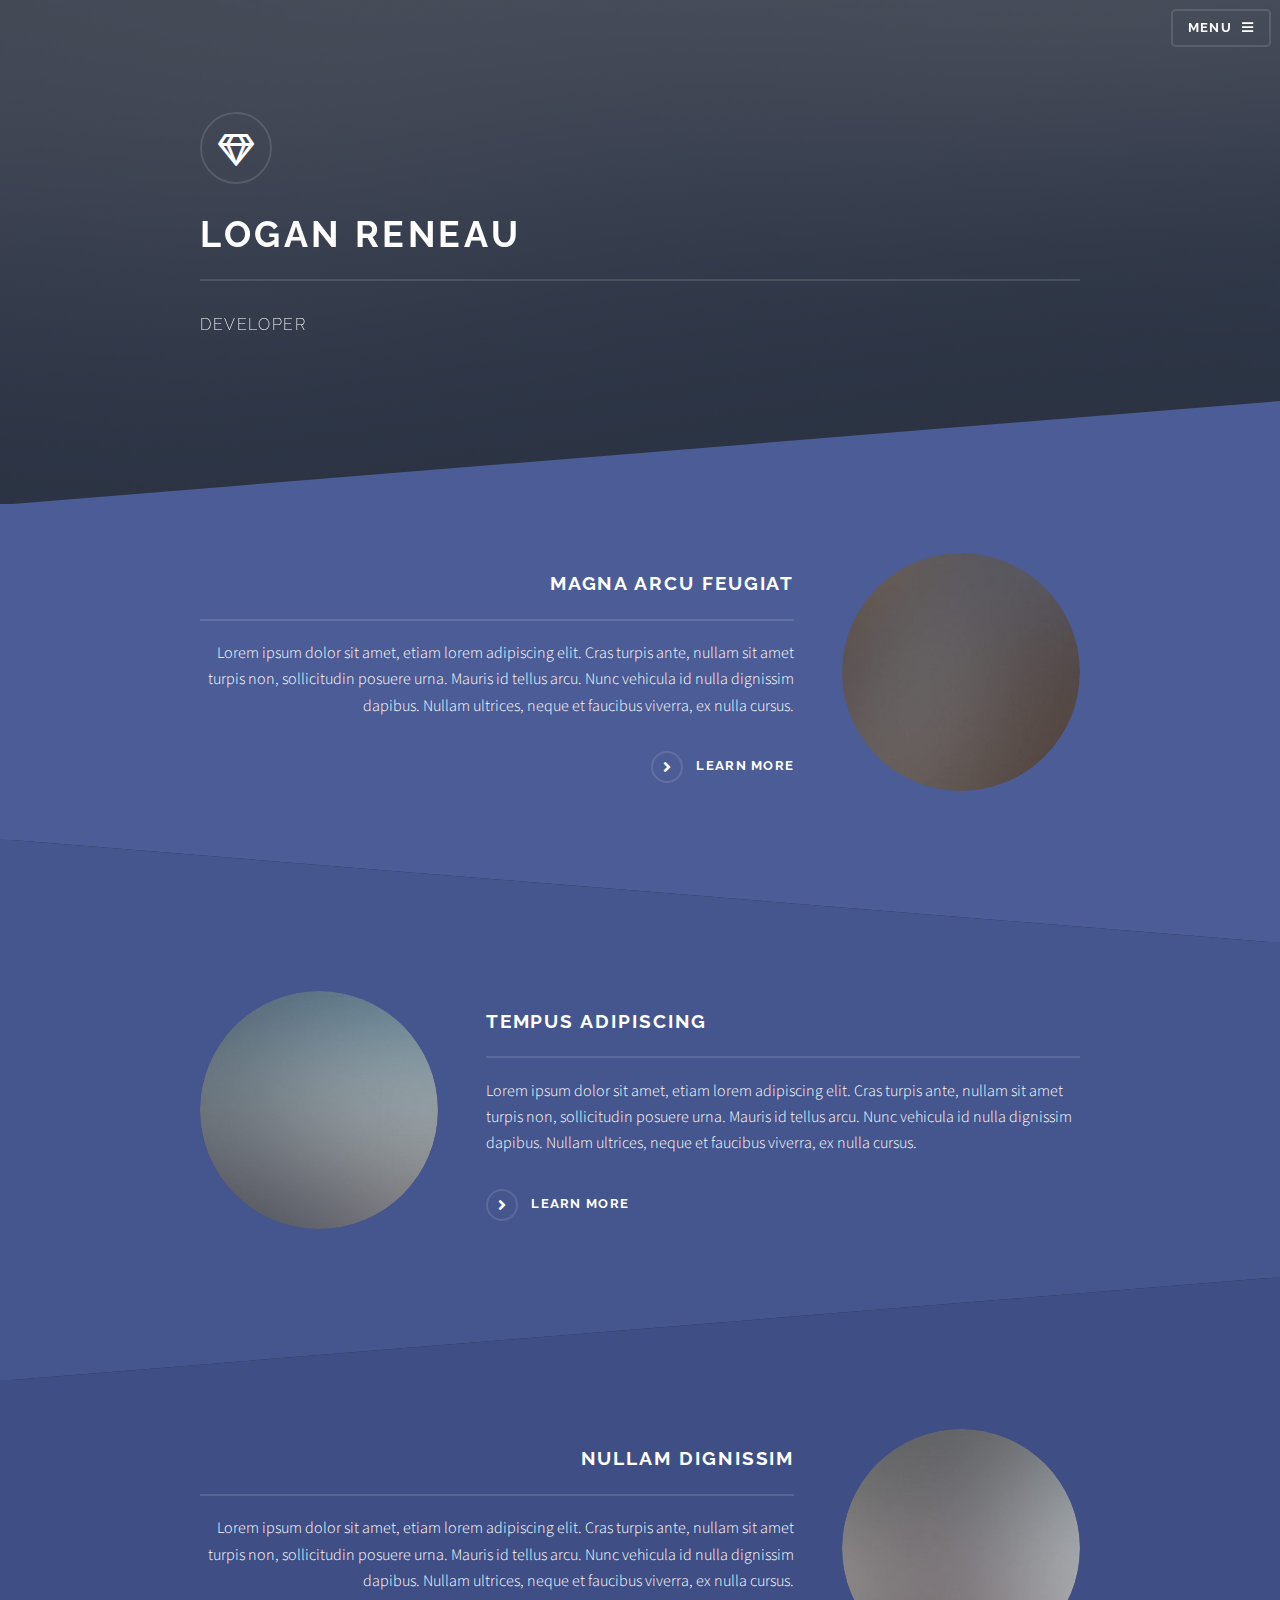
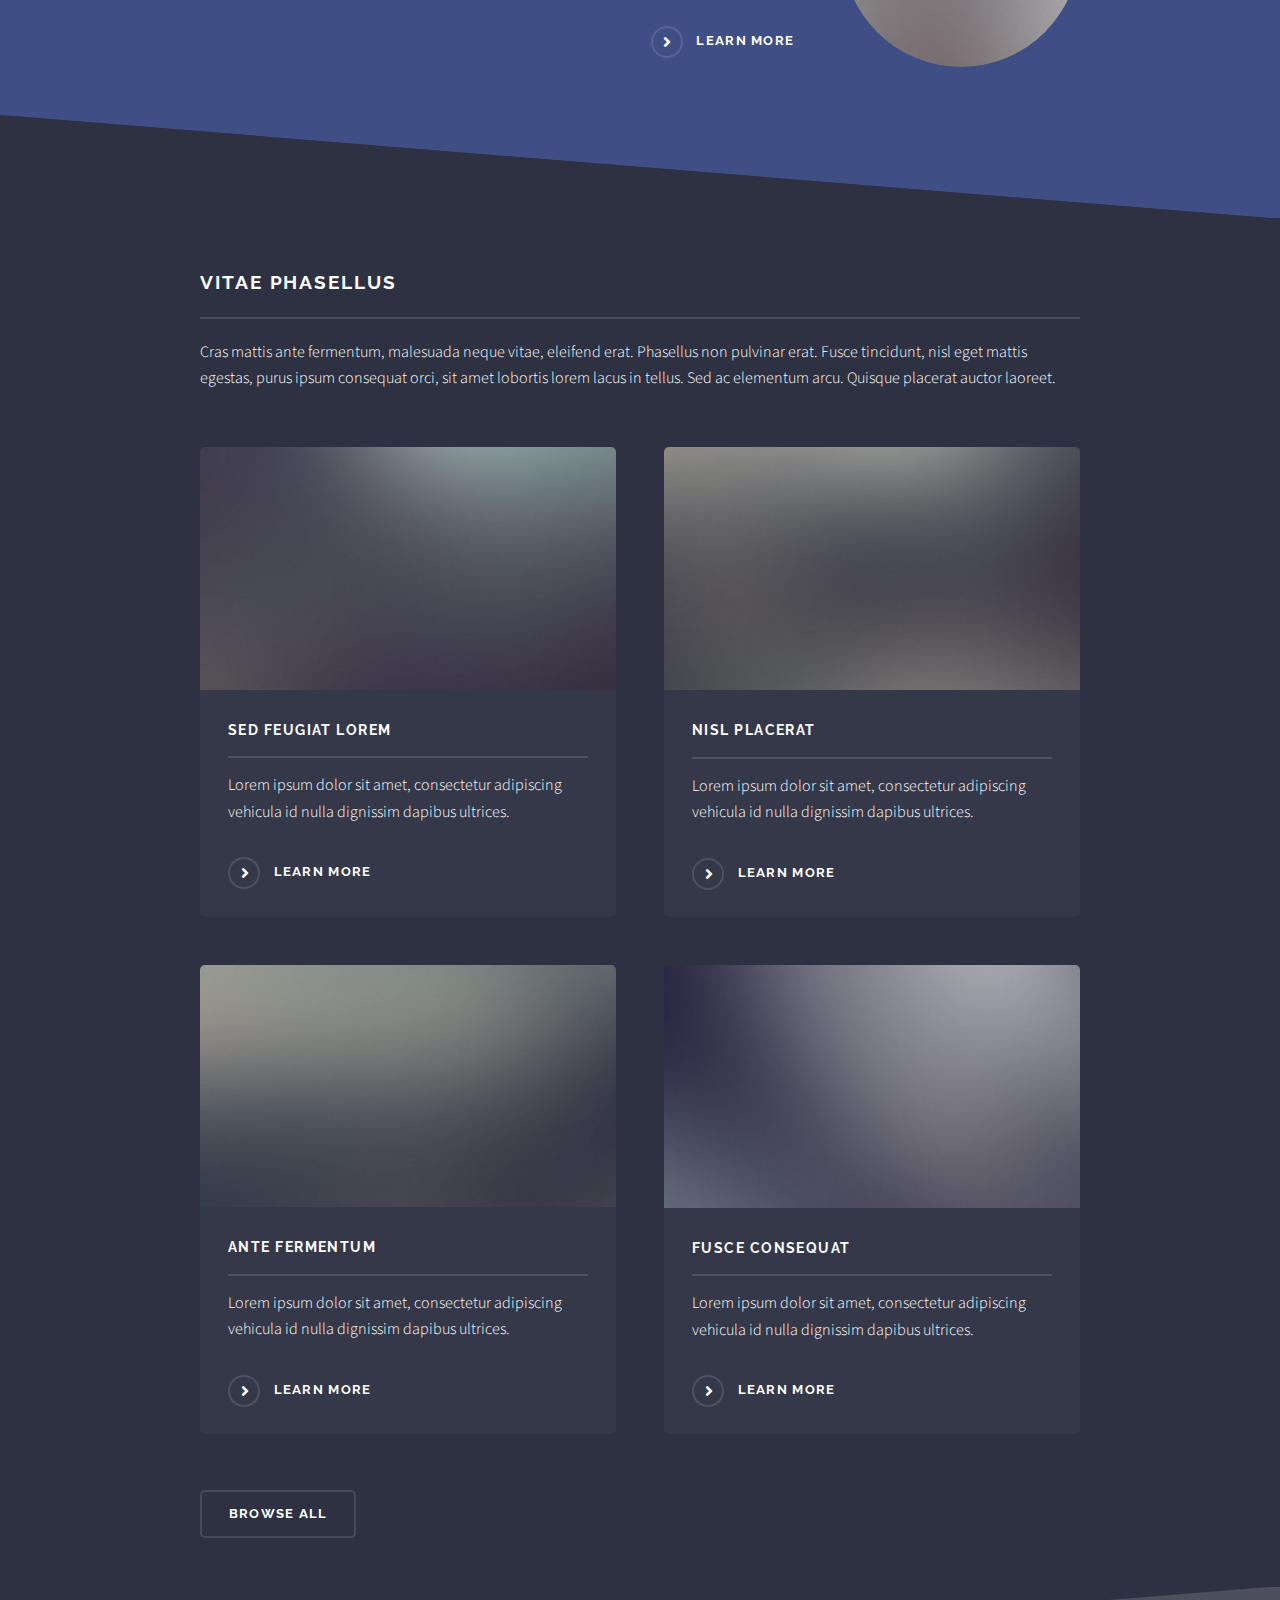
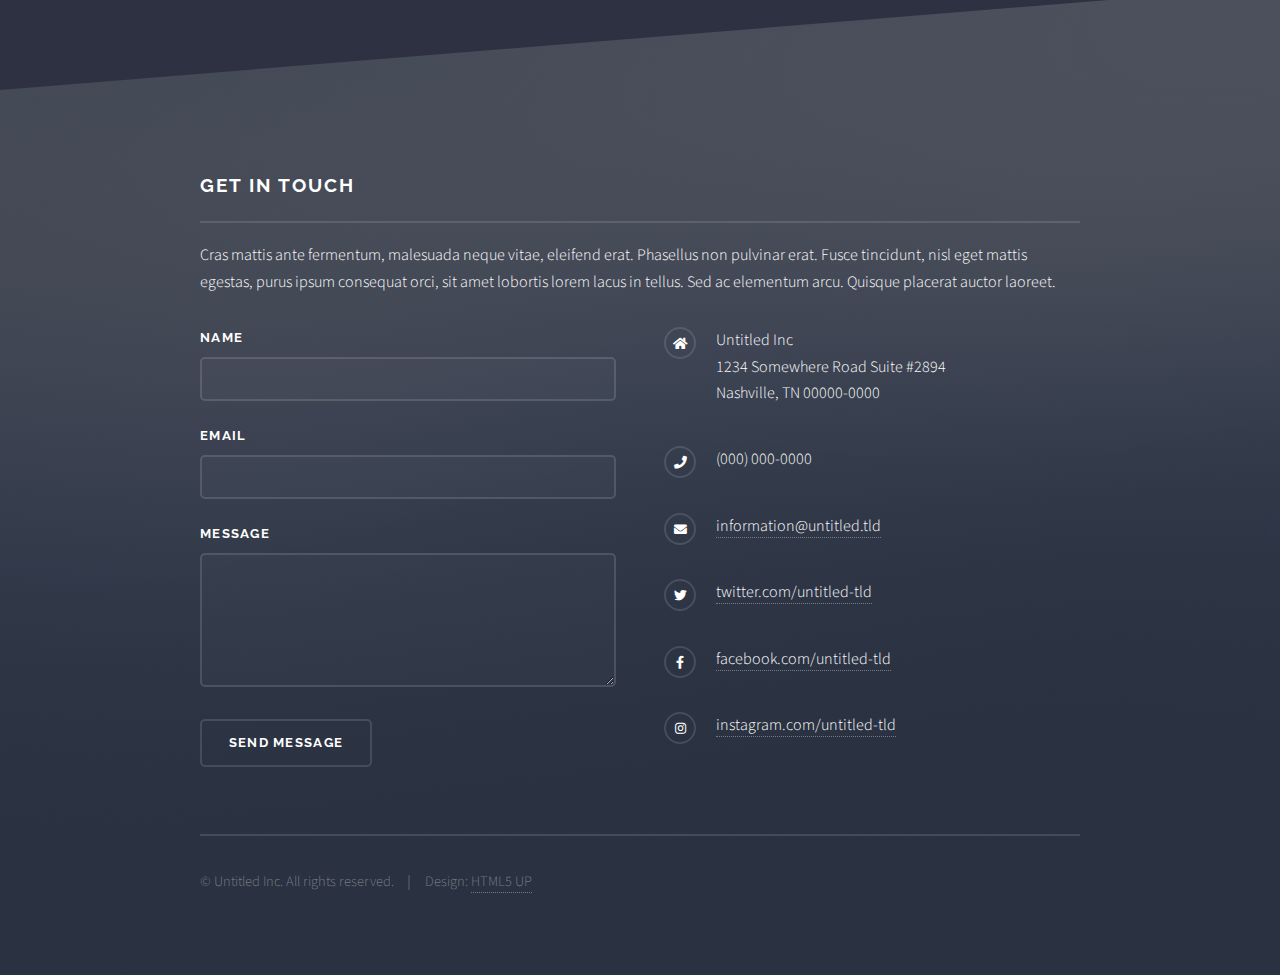
==== index.html @ 4fdefe02 "Add files via upload" ====
<!DOCTYPE HTML>
<!--
	Solid State by HTML5 UP
	html5up.net | @ajlkn
	Free for personal and commercial use under the CCA 3.0 license (html5up.net/license)
-->
<html>
	<head>
		<title>Solid State by HTML5 UP</title>
		<meta charset="utf-8" />
		<meta name="viewport" content="width=device-width, initial-scale=1, user-scalable=no" />
		<link rel="stylesheet" href="assets/css/main.css" />
		<noscript><link rel="stylesheet" href="assets/css/noscript.css" /></noscript>
	</head>
	<body class="is-preload">

		<!-- Page Wrapper -->
			<div id="page-wrapper">

				<!-- Header -->
					<header id="header" class="alt">
						<h1><a href="index.html">Solid State</a></h1>
						<nav>
							<a href="#menu">Menu</a>
						</nav>
					</header>

				<!-- Menu -->
					<nav id="menu">
						<div class="inner">
							<h2>Menu</h2>
							<ul class="links">
								<li><a href="index.html">Home</a></li>
								<li><a href="generic.html">Generic</a></li>
								<li><a href="elements.html">Elements</a></li>
								<li><a href="#">Log In</a></li>
								<li><a href="#">Sign Up</a></li>
							</ul>
							<a href="#" class="close">Close</a>
						</div>
					</nav>

				<!-- Banner -->
					<section id="banner">
						<div class="inner">
							<div class="logo"><span class="icon fa-gem"></span></div>
							<h2>Logan Reneau</h2>
							<p> Developer </p>
						</div>
					</section>

				<!-- Wrapper -->
					<section id="wrapper">

						<!-- One -->
							<section id="one" class="wrapper spotlight style1">
								<div class="inner">
									<a href="#" class="image"><img src="images/pic01.jpg" alt="" /></a>
									<div class="content">
										<h2 class="major">Magna arcu feugiat</h2>
										<p>Lorem ipsum dolor sit amet, etiam lorem adipiscing elit. Cras turpis ante, nullam sit amet turpis non, sollicitudin posuere urna. Mauris id tellus arcu. Nunc vehicula id nulla dignissim dapibus. Nullam ultrices, neque et faucibus viverra, ex nulla cursus.</p>
										<a href="#" class="special">Learn more</a>
									</div>
								</div>
							</section>

						<!-- Two -->
							<section id="two" class="wrapper alt spotlight style2">
								<div class="inner">
									<a href="#" class="image"><img src="images/pic02.jpg" alt="" /></a>
									<div class="content">
										<h2 class="major">Tempus adipiscing</h2>
										<p>Lorem ipsum dolor sit amet, etiam lorem adipiscing elit. Cras turpis ante, nullam sit amet turpis non, sollicitudin posuere urna. Mauris id tellus arcu. Nunc vehicula id nulla dignissim dapibus. Nullam ultrices, neque et faucibus viverra, ex nulla cursus.</p>
										<a href="#" class="special">Learn more</a>
									</div>
								</div>
							</section>

						<!-- Three -->
							<section id="three" class="wrapper spotlight style3">
								<div class="inner">
									<a href="#" class="image"><img src="images/pic03.jpg" alt="" /></a>
									<div class="content">
										<h2 class="major">Nullam dignissim</h2>
										<p>Lorem ipsum dolor sit amet, etiam lorem adipiscing elit. Cras turpis ante, nullam sit amet turpis non, sollicitudin posuere urna. Mauris id tellus arcu. Nunc vehicula id nulla dignissim dapibus. Nullam ultrices, neque et faucibus viverra, ex nulla cursus.</p>
										<a href="#" class="special">Learn more</a>
									</div>
								</div>
							</section>

						<!-- Four -->
							<section id="four" class="wrapper alt style1">
								<div class="inner">
									<h2 class="major">Vitae phasellus</h2>
									<p>Cras mattis ante fermentum, malesuada neque vitae, eleifend erat. Phasellus non pulvinar erat. Fusce tincidunt, nisl eget mattis egestas, purus ipsum consequat orci, sit amet lobortis lorem lacus in tellus. Sed ac elementum arcu. Quisque placerat auctor laoreet.</p>
									<section class="features">
										<article>
											<a href="#" class="image"><img src="images/pic04.jpg" alt="" /></a>
											<h3 class="major">Sed feugiat lorem</h3>
											<p>Lorem ipsum dolor sit amet, consectetur adipiscing vehicula id nulla dignissim dapibus ultrices.</p>
											<a href="#" class="special">Learn more</a>
										</article>
										<article>
											<a href="#" class="image"><img src="images/pic05.jpg" alt="" /></a>
											<h3 class="major">Nisl placerat</h3>
											<p>Lorem ipsum dolor sit amet, consectetur adipiscing vehicula id nulla dignissim dapibus ultrices.</p>
											<a href="#" class="special">Learn more</a>
										</article>
										<article>
											<a href="#" class="image"><img src="images/pic06.jpg" alt="" /></a>
											<h3 class="major">Ante fermentum</h3>
											<p>Lorem ipsum dolor sit amet, consectetur adipiscing vehicula id nulla dignissim dapibus ultrices.</p>
											<a href="#" class="special">Learn more</a>
										</article>
										<article>
											<a href="#" class="image"><img src="images/pic07.jpg" alt="" /></a>
											<h3 class="major">Fusce consequat</h3>
											<p>Lorem ipsum dolor sit amet, consectetur adipiscing vehicula id nulla dignissim dapibus ultrices.</p>
											<a href="#" class="special">Learn more</a>
										</article>
									</section>
									<ul class="actions">
										<li><a href="#" class="button">Browse All</a></li>
									</ul>
								</div>
							</section>

					</section>

				<!-- Footer -->
					<section id="footer">
						<div class="inner">
							<h2 class="major">Get in touch</h2>
							<p>Cras mattis ante fermentum, malesuada neque vitae, eleifend erat. Phasellus non pulvinar erat. Fusce tincidunt, nisl eget mattis egestas, purus ipsum consequat orci, sit amet lobortis lorem lacus in tellus. Sed ac elementum arcu. Quisque placerat auctor laoreet.</p>
							<form method="post" action="#">
								<div class="fields">
									<div class="field">
										<label for="name">Name</label>
										<input type="text" name="name" id="name" />
									</div>
									<div class="field">
										<label for="email">Email</label>
										<input type="email" name="email" id="email" />
									</div>
									<div class="field">
										<label for="message">Message</label>
										<textarea name="message" id="message" rows="4"></textarea>
									</div>
								</div>
								<ul class="actions">
									<li><input type="submit" value="Send Message" /></li>
								</ul>
							</form>
							<ul class="contact">
								<li class="icon solid fa-home">
									Untitled Inc<br />
									1234 Somewhere Road Suite #2894<br />
									Nashville, TN 00000-0000
								</li>
								<li class="icon solid fa-phone">(000) 000-0000</li>
								<li class="icon solid fa-envelope"><a href="#">information@untitled.tld</a></li>
								<li class="icon brands fa-twitter"><a href="#">twitter.com/untitled-tld</a></li>
								<li class="icon brands fa-facebook-f"><a href="#">facebook.com/untitled-tld</a></li>
								<li class="icon brands fa-instagram"><a href="#">instagram.com/untitled-tld</a></li>
							</ul>
							<ul class="copyright">
								<li>&copy; Untitled Inc. All rights reserved.</li><li>Design: <a href="http://html5up.net">HTML5 UP</a></li>
							</ul>
						</div>
					</section>

			</div>

		<!-- Scripts -->
			<script src="assets/js/jquery.min.js"></script>
			<script src="assets/js/jquery.scrollex.min.js"></script>
			<script src="assets/js/browser.min.js"></script>
			<script src="assets/js/breakpoints.min.js"></script>
			<script src="assets/js/util.js"></script>
			<script src="assets/js/main.js"></script>

	</body>
</html>
---- assets/css/main.css ----
@import url(fontawesome-all.min.css);
@import url("https://fonts.googleapis.com/css?family=Raleway:200,700|Source+Sans+Pro:300,600,300italic,600italic");

/*
	Solid State by HTML5 UP
	html5up.net | @ajlkn
	Free for personal and commercial use under the CCA 3.0 license (html5up.net/license)
*/

html, body, div, span, applet, object,
iframe, h1, h2, h3, h4, h5, h6, p, blockquote,
pre, a, abbr, acronym, address, big, cite,
code, del, dfn, em, img, ins, kbd, q, s, samp,
small, strike, strong, sub, sup, tt, var, b,
u, i, center, dl, dt, dd, ol, ul, li, fieldset,
form, label, legend, table, caption, tbody,
tfoot, thead, tr, th, td, article, aside,
canvas, details, embed, figure, figcaption,
footer, header, hgroup, menu, nav, output, ruby,
section, summary, time, mark, audio, video {
	margin: 0;
	padding: 0;
	border: 0;
	font-size: 100%;
	font: inherit;
	vertical-align: baseline;}

article, aside, details, figcaption, figure,
footer, header, hgroup, menu, nav, section {
	display: block;}

body {
	line-height: 1;
}

ol, ul {
	list-style: none;
}

blockquote, q {
	quotes: none;
}

	blockquote:before, blockquote:after, q:before, q:after {
		content: '';
		content: none;
	}

table {
	border-collapse: collapse;
	border-spacing: 0;
}

body {
	-webkit-text-size-adjust: none;
}

mark {
	background-color: transparent;
	color: inherit;
}

input::-moz-focus-inner {
	border: 0;
	padding: 0;
}

input, select, textarea {
	-moz-appearance: none;
	-webkit-appearance: none;
	-ms-appearance: none;
	appearance: none;
}

/* Basic */

	@-ms-viewport {
		width: device-width;
	}

	body {
		-ms-overflow-style: scrollbar;
	}

	@media screen and (max-width: 480px) {

		html, body {
			min-width: 320px;
		}

	}

	html {
		box-sizing: border-box;
	}

	*, *:before, *:after {
		box-sizing: inherit;
	}

	body {
		background-color: #2e3141;
		background-image: linear-gradient(to top, rgba(46, 49, 65, 0.8), rgba(46, 49, 65, 0.8)), url("../../images/bg.jpg");
		background-size: auto, cover;
		background-attachment: fixed, fixed;
		background-position: center, center;
	}

		body.is-preload *, body.is-preload *:before, body.is-preload *:after {
			-moz-animation: none !important;
			-webkit-animation: none !important;
			-ms-animation: none !important;
			animation: none !important;
			-moz-transition: none !important;
			-webkit-transition: none !important;
			-ms-transition: none !important;
			transition: none !important;
		}

/* Type */

	body, input, select, textarea {
		color: #ffffff;
		font-family: "Source Sans Pro", Helvetica, sans-serif;
		font-size: 16.5pt;
		font-weight: 300;
		line-height: 1.65;
	}

		@media screen and (max-width: 1680px) {

			body, input, select, textarea {
				font-size: 13pt;
			}

		}

		@media screen and (max-width: 1280px) {

			body, input, select, textarea {
				font-size: 12pt;
			}

		}

		@media screen and (max-width: 980px) {

			body, input, select, textarea {
				font-size: 12pt;
			}

		}

		@media screen and (max-width: 736px) {

			body, input, select, textarea {
				font-size: 12pt;
			}

		}

		@media screen and (max-width: 480px) {

			body, input, select, textarea {
				font-size: 12pt;
			}

		}

	a {
		-moz-transition: color 0.2s ease-in-out, border-bottom-color 0.2s ease-in-out;
		-webkit-transition: color 0.2s ease-in-out, border-bottom-color 0.2s ease-in-out;
		-ms-transition: color 0.2s ease-in-out, border-bottom-color 0.2s ease-in-out;
		transition: color 0.2s ease-in-out, border-bottom-color 0.2s ease-in-out;
		border-bottom: dotted 1px rgba(255, 255, 255, 0.35);
		color: #ffffff;
		text-decoration: none;
	}

		a:hover {
			border-bottom-color: transparent;
			color: #ffffff !important;
		}

		a.special:not(.button) {
			text-decoration: none;
			border-bottom: 0;
			display: block;
			font-family: Raleway, Helvetica, sans-serif;
			font-size: 0.8em;
			font-weight: 700;
			letter-spacing: 0.1em;
			margin: 0 0 2em 0;
			text-transform: uppercase;
		}

			a.special:not(.button):before {
				-moz-osx-font-smoothing: grayscale;
				-webkit-font-smoothing: antialiased;
				display: inline-block;
				font-style: normal;
				font-variant: normal;
				text-rendering: auto;
				line-height: 1;
				text-transform: none !important;
				font-family: 'Font Awesome 5 Free';
				font-weight: 900;
			}

			a.special:not(.button):before {
				-moz-transition: background-color 0.2s ease-in-out;
				-webkit-transition: background-color 0.2s ease-in-out;
				-ms-transition: background-color 0.2s ease-in-out;
				transition: background-color 0.2s ease-in-out;
				border-radius: 100%;
				border: solid 2px rgba(255, 255, 255, 0.125);
				content: '\f105';
				display: inline-block;
				font-size: 1.25em;
				height: 2em;
				line-height: 1.75em;
				margin-right: 0.85em;
				text-align: center;
				text-indent: 0.15em;
				vertical-align: middle;
				width: 2em;
			}

			a.special:not(.button):hover:before {
				background-color: rgba(255, 255, 255, 0.025);
			}

			a.special:not(.button):active:before {
				background-color: rgba(255, 255, 255, 0.075);
			}

	strong, b {
		color: #ffffff;
		font-weight: 600;
	}

	em, i {
		font-style: italic;
	}

	p {
		margin: 0 0 2em 0;
	}

	h1, h2, h3, h4, h5, h6 {
		color: #ffffff;
		font-family: Raleway, Helvetica, sans-serif;
		font-weight: 700;
		letter-spacing: 0.1em;
		margin: 0 0 1em 0;
		text-transform: uppercase;
	}

		h1 a, h2 a, h3 a, h4 a, h5 a, h6 a {
			color: inherit;
			text-decoration: none;
			border-bottom: 0;
		}

		h1 span, h2 span, h3 span, h4 span, h5 span, h6 span {
			font-weight: 200;
		}

		h1.major, h2.major, h3.major, h4.major, h5.major, h6.major {
			padding-bottom: 1em;
			border-bottom: solid 2px rgba(255, 255, 255, 0.125);
		}

	h2 {
		font-size: 1.2em;
	}

	h3 {
		font-size: 0.9em;
	}

	h4 {
		font-size: 0.7em;
	}

	h5 {
		font-size: 0.7em;
	}

	h6 {
		font-size: 0.7em;
	}

	@media screen and (max-width: 736px) {

		h2 {
			font-size: 1em;
		}

		h3 {
			font-size: 0.8em;
		}

	}

	sub {
		font-size: 0.8em;
		position: relative;
		top: 0.5em;
	}

	sup {
		font-size: 0.8em;
		position: relative;
		top: -0.5em;
	}

	blockquote {
		border-left: solid 4px rgba(255, 255, 255, 0.125);
		font-style: italic;
		margin: 0 0 2em 0;
		padding: 0.5em 0 0.5em 2em;
	}

	code {
		background: rgba(255, 255, 255, 0.025);
		border-radius: 5px;
		border: solid 2px rgba(255, 255, 255, 0.125);
		font-family: "Courier New", monospace;
		font-size: 0.9em;
		margin: 0 0.25em;
		padding: 0.25em 0.65em;
	}

	pre {
		-webkit-overflow-scrolling: touch;
		font-family: "Courier New", monospace;
		font-size: 0.9em;
		margin: 0 0 2em 0;
	}

		pre code {
			display: block;
			line-height: 1.75em;
			padding: 1em 1.5em;
			overflow-x: auto;
		}

	hr {
		border: 0;
		border-bottom: solid 2px rgba(255, 255, 255, 0.125);
		margin: 2.5em 0;
	}

		hr.major {
			margin: 4em 0;
		}

	.align-left {
		text-align: left;
	}

	.align-center {
		text-align: center;
	}

	.align-right {
		text-align: right;
	}

/* Row */

	.row {
		display: flex;
		flex-wrap: wrap;
		box-sizing: border-box;
		align-items: stretch;
	}

		.row > * {
			box-sizing: border-box;
		}

		.row.gtr-uniform > * > :last-child {
			margin-bottom: 0;
		}

		.row.aln-left {
			justify-content: flex-start;
		}

		.row.aln-center {
			justify-content: center;
		}

		.row.aln-right {
			justify-content: flex-end;
		}

		.row.aln-top {
			align-items: flex-start;
		}

		.row.aln-middle {
			align-items: center;
		}

		.row.aln-bottom {
			align-items: flex-end;
		}

		.row > .imp {
			order: -1;
		}

		.row > .col-1 {
			width: 8.33333%;
		}

		.row > .off-1 {
			margin-left: 8.33333%;
		}

		.row > .col-2 {
			width: 16.66667%;
		}

		.row > .off-2 {
			margin-left: 16.66667%;
		}

		.row > .col-3 {
			width: 25%;
		}

		.row > .off-3 {
			margin-left: 25%;
		}

		.row > .col-4 {
			width: 33.33333%;
		}

		.row > .off-4 {
			margin-left: 33.33333%;
		}

		.row > .col-5 {
			width: 41.66667%;
		}

		.row > .off-5 {
			margin-left: 41.66667%;
		}

		.row > .col-6 {
			width: 50%;
		}

		.row > .off-6 {
			margin-left: 50%;
		}

		.row > .col-7 {
			width: 58.33333%;
		}

		.row > .off-7 {
			margin-left: 58.33333%;
		}

		.row > .col-8 {
			width: 66.66667%;
		}

		.row > .off-8 {
			margin-left: 66.66667%;
		}

		.row > .col-9 {
			width: 75%;
		}

		.row > .off-9 {
			margin-left: 75%;
		}

		.row > .col-10 {
			width: 83.33333%;
		}

		.row > .off-10 {
			margin-left: 83.33333%;
		}

		.row > .col-11 {
			width: 91.66667%;
		}

		.row > .off-11 {
			margin-left: 91.66667%;
		}

		.row > .col-12 {
			width: 100%;
		}

		.row > .off-12 {
			margin-left: 100%;
		}

		.row.gtr-0 {
			margin-top: 0;
			margin-left: 0em;
		}

			.row.gtr-0 > * {
				padding: 0 0 0 0em;
			}

			.row.gtr-0.gtr-uniform {
				margin-top: 0em;
			}

				.row.gtr-0.gtr-uniform > * {
					padding-top: 0em;
				}

		.row.gtr-25 {
			margin-top: 0;
			margin-left: -0.4375em;
		}

			.row.gtr-25 > * {
				padding: 0 0 0 0.4375em;
			}

			.row.gtr-25.gtr-uniform {
				margin-top: -0.4375em;
			}

				.row.gtr-25.gtr-uniform > * {
					padding-top: 0.4375em;
				}

		.row.gtr-50 {
			margin-top: 0;
			margin-left: -0.875em;
		}

			.row.gtr-50 > * {
				padding: 0 0 0 0.875em;
			}

			.row.gtr-50.gtr-uniform {
				margin-top: -0.875em;
			}

				.row.gtr-50.gtr-uniform > * {
					padding-top: 0.875em;
				}

		.row {
			margin-top: 0;
			margin-left: -1.75em;
		}

			.row > * {
				padding: 0 0 0 1.75em;
			}

			.row.gtr-uniform {
				margin-top: -1.75em;
			}

				.row.gtr-uniform > * {
					padding-top: 1.75em;
				}

		.row.gtr-150 {
			margin-top: 0;
			margin-left: -2.625em;
		}

			.row.gtr-150 > * {
				padding: 0 0 0 2.625em;
			}

			.row.gtr-150.gtr-uniform {
				margin-top: -2.625em;
			}

				.row.gtr-150.gtr-uniform > * {
					padding-top: 2.625em;
				}

		.row.gtr-200 {
			margin-top: 0;
			margin-left: -3.5em;
		}

			.row.gtr-200 > * {
				padding: 0 0 0 3.5em;
			}

			.row.gtr-200.gtr-uniform {
				margin-top: -3.5em;
			}

				.row.gtr-200.gtr-uniform > * {
					padding-top: 3.5em;
				}

		@media screen and (max-width: 1680px) {

			.row {
				display: flex;
				flex-wrap: wrap;
				box-sizing: border-box;
				align-items: stretch;
			}

				.row > * {
					box-sizing: border-box;
				}

				.row.gtr-uniform > * > :last-child {
					margin-bottom: 0;
				}

				.row.aln-left {
					justify-content: flex-start;
				}

				.row.aln-center {
					justify-content: center;
				}

				.row.aln-right {
					justify-content: flex-end;
				}

				.row.aln-top {
					align-items: flex-start;
				}

				.row.aln-middle {
					align-items: center;
				}

				.row.aln-bottom {
					align-items: flex-end;
				}

				.row > .imp-xlarge {
					order: -1;
				}

				.row > .col-1-xlarge {
					width: 8.33333%;
				}

				.row > .off-1-xlarge {
					margin-left: 8.33333%;
				}

				.row > .col-2-xlarge {
					width: 16.66667%;
				}

				.row > .off-2-xlarge {
					margin-left: 16.66667%;
				}

				.row > .col-3-xlarge {
					width: 25%;
				}

				.row > .off-3-xlarge {
					margin-left: 25%;
				}

				.row > .col-4-xlarge {
					width: 33.33333%;
				}

				.row > .off-4-xlarge {
					margin-left: 33.33333%;
				}

				.row > .col-5-xlarge {
					width: 41.66667%;
				}

				.row > .off-5-xlarge {
					margin-left: 41.66667%;
				}

				.row > .col-6-xlarge {
					width: 50%;
				}

				.row > .off-6-xlarge {
					margin-left: 50%;
				}

				.row > .col-7-xlarge {
					width: 58.33333%;
				}

				.row > .off-7-xlarge {
					margin-left: 58.33333%;
				}

				.row > .col-8-xlarge {
					width: 66.66667%;
				}

				.row > .off-8-xlarge {
					margin-left: 66.66667%;
				}

				.row > .col-9-xlarge {
					width: 75%;
				}

				.row > .off-9-xlarge {
					margin-left: 75%;
				}

				.row > .col-10-xlarge {
					width: 83.33333%;
				}

				.row > .off-10-xlarge {
					margin-left: 83.33333%;
				}

				.row > .col-11-xlarge {
					width: 91.66667%;
				}

				.row > .off-11-xlarge {
					margin-left: 91.66667%;
				}

				.row > .col-12-xlarge {
					width: 100%;
				}

				.row > .off-12-xlarge {
					margin-left: 100%;
				}

				.row.gtr-0 {
					margin-top: 0;
					margin-left: 0em;
				}

					.row.gtr-0 > * {
						padding: 0 0 0 0em;
					}

					.row.gtr-0.gtr-uniform {
						margin-top: 0em;
					}

						.row.gtr-0.gtr-uniform > * {
							padding-top: 0em;
						}

				.row.gtr-25 {
					margin-top: 0;
					margin-left: -0.4375em;
				}

					.row.gtr-25 > * {
						padding: 0 0 0 0.4375em;
					}

					.row.gtr-25.gtr-uniform {
						margin-top: -0.4375em;
					}

						.row.gtr-25.gtr-uniform > * {
							padding-top: 0.4375em;
						}

				.row.gtr-50 {
					margin-top: 0;
					margin-left: -0.875em;
				}

					.row.gtr-50 > * {
						padding: 0 0 0 0.875em;
					}

					.row.gtr-50.gtr-uniform {
						margin-top: -0.875em;
					}

						.row.gtr-50.gtr-uniform > * {
							padding-top: 0.875em;
						}

				.row {
					margin-top: 0;
					margin-left: -1.75em;
				}

					.row > * {
						padding: 0 0 0 1.75em;
					}

					.row.gtr-uniform {
						margin-top: -1.75em;
					}

						.row.gtr-uniform > * {
							padding-top: 1.75em;
						}

				.row.gtr-150 {
					margin-top: 0;
					margin-left: -2.625em;
				}

					.row.gtr-150 > * {
						padding: 0 0 0 2.625em;
					}

					.row.gtr-150.gtr-uniform {
						margin-top: -2.625em;
					}

						.row.gtr-150.gtr-uniform > * {
							padding-top: 2.625em;
						}

				.row.gtr-200 {
					margin-top: 0;
					margin-left: -3.5em;
				}

					.row.gtr-200 > * {
						padding: 0 0 0 3.5em;
					}

					.row.gtr-200.gtr-uniform {
						margin-top: -3.5em;
					}

						.row.gtr-200.gtr-uniform > * {
							padding-top: 3.5em;
						}

		}

		@media screen and (max-width: 1280px) {

			.row {
				display: flex;
				flex-wrap: wrap;
				box-sizing: border-box;
				align-items: stretch;
			}

				.row > * {
					box-sizing: border-box;
				}

				.row.gtr-uniform > * > :last-child {
					margin-bottom: 0;
				}

				.row.aln-left {
					justify-content: flex-start;
				}

				.row.aln-center {
					justify-content: center;
				}

				.row.aln-right {
					justify-content: flex-end;
				}

				.row.aln-top {
					align-items: flex-start;
				}

				.row.aln-middle {
					align-items: center;
				}

				.row.aln-bottom {
					align-items: flex-end;
				}

				.row > .imp-large {
					order: -1;
				}

				.row > .col-1-large {
					width: 8.33333%;
				}

				.row > .off-1-large {
					margin-left: 8.33333%;
				}

				.row > .col-2-large {
					width: 16.66667%;
				}

				.row > .off-2-large {
					margin-left: 16.66667%;
				}

				.row > .col-3-large {
					width: 25%;
				}

				.row > .off-3-large {
					margin-left: 25%;
				}

				.row > .col-4-large {
					width: 33.33333%;
				}

				.row > .off-4-large {
					margin-left: 33.33333%;
				}

				.row > .col-5-large {
					width: 41.66667%;
				}

				.row > .off-5-large {
					margin-left: 41.66667%;
				}

				.row > .col-6-large {
					width: 50%;
				}

				.row > .off-6-large {
					margin-left: 50%;
				}

				.row > .col-7-large {
					width: 58.33333%;
				}

				.row > .off-7-large {
					margin-left: 58.33333%;
				}

				.row > .col-8-large {
					width: 66.66667%;
				}

				.row > .off-8-large {
					margin-left: 66.66667%;
				}

				.row > .col-9-large {
					width: 75%;
				}

				.row > .off-9-large {
					margin-left: 75%;
				}

				.row > .col-10-large {
					width: 83.33333%;
				}

				.row > .off-10-large {
					margin-left: 83.33333%;
				}

				.row > .col-11-large {
					width: 91.66667%;
				}

				.row > .off-11-large {
					margin-left: 91.66667%;
				}

				.row > .col-12-large {
					width: 100%;
				}

				.row > .off-12-large {
					margin-left: 100%;
				}

				.row.gtr-0 {
					margin-top: 0;
					margin-left: 0em;
				}

					.row.gtr-0 > * {
						padding: 0 0 0 0em;
					}

					.row.gtr-0.gtr-uniform {
						margin-top: 0em;
					}

						.row.gtr-0.gtr-uniform > * {
							padding-top: 0em;
						}

				.row.gtr-25 {
					margin-top: 0;
					margin-left: -0.4375em;
				}

					.row.gtr-25 > * {
						padding: 0 0 0 0.4375em;
					}

					.row.gtr-25.gtr-uniform {
						margin-top: -0.4375em;
					}

						.row.gtr-25.gtr-uniform > * {
							padding-top: 0.4375em;
						}

				.row.gtr-50 {
					margin-top: 0;
					margin-left: -0.875em;
				}

					.row.gtr-50 > * {
						padding: 0 0 0 0.875em;
					}

					.row.gtr-50.gtr-uniform {
						margin-top: -0.875em;
					}

						.row.gtr-50.gtr-uniform > * {
							padding-top: 0.875em;
						}

				.row {
					margin-top: 0;
					margin-left: -1.75em;
				}

					.row > * {
						padding: 0 0 0 1.75em;
					}

					.row.gtr-uniform {
						margin-top: -1.75em;
					}

						.row.gtr-uniform > * {
							padding-top: 1.75em;
						}

				.row.gtr-150 {
					margin-top: 0;
					margin-left: -2.625em;
				}

					.row.gtr-150 > * {
						padding: 0 0 0 2.625em;
					}

					.row.gtr-150.gtr-uniform {
						margin-top: -2.625em;
					}

						.row.gtr-150.gtr-uniform > * {
							padding-top: 2.625em;
						}

				.row.gtr-200 {
					margin-top: 0;
					margin-left: -3.5em;
				}

					.row.gtr-200 > * {
						padding: 0 0 0 3.5em;
					}

					.row.gtr-200.gtr-uniform {
						margin-top: -3.5em;
					}

						.row.gtr-200.gtr-uniform > * {
							padding-top: 3.5em;
						}

		}

		@media screen and (max-width: 980px) {

			.row {
				display: flex;
				flex-wrap: wrap;
				box-sizing: border-box;
				align-items: stretch;
			}

				.row > * {
					box-sizing: border-box;
				}

				.row.gtr-uniform > * > :last-child {
					margin-bottom: 0;
				}

				.row.aln-left {
					justify-content: flex-start;
				}

				.row.aln-center {
					justify-content: center;
				}

				.row.aln-right {
					justify-content: flex-end;
				}

				.row.aln-top {
					align-items: flex-start;
				}

				.row.aln-middle {
					align-items: center;
				}

				.row.aln-bottom {
					align-items: flex-end;
				}

				.row > .imp-medium {
					order: -1;
				}

				.row > .col-1-medium {
					width: 8.33333%;
				}

				.row > .off-1-medium {
					margin-left: 8.33333%;
				}

				.row > .col-2-medium {
					width: 16.66667%;
				}

				.row > .off-2-medium {
					margin-left: 16.66667%;
				}

				.row > .col-3-medium {
					width: 25%;
				}

				.row > .off-3-medium {
					margin-left: 25%;
				}

				.row > .col-4-medium {
					width: 33.33333%;
				}

				.row > .off-4-medium {
					margin-left: 33.33333%;
				}

				.row > .col-5-medium {
					width: 41.66667%;
				}

				.row > .off-5-medium {
					margin-left: 41.66667%;
				}

				.row > .col-6-medium {
					width: 50%;
				}

				.row > .off-6-medium {
					margin-left: 50%;
				}

				.row > .col-7-medium {
					width: 58.33333%;
				}

				.row > .off-7-medium {
					margin-left: 58.33333%;
				}

				.row > .col-8-medium {
					width: 66.66667%;
				}

				.row > .off-8-medium {
					margin-left: 66.66667%;
				}

				.row > .col-9-medium {
					width: 75%;
				}

				.row > .off-9-medium {
					margin-left: 75%;
				}

				.row > .col-10-medium {
					width: 83.33333%;
				}

				.row > .off-10-medium {
					margin-left: 83.33333%;
				}

				.row > .col-11-medium {
					width: 91.66667%;
				}

				.row > .off-11-medium {
					margin-left: 91.66667%;
				}

				.row > .col-12-medium {
					width: 100%;
				}

				.row > .off-12-medium {
					margin-left: 100%;
				}

				.row.gtr-0 {
					margin-top: 0;
					margin-left: 0em;
				}

					.row.gtr-0 > * {
						padding: 0 0 0 0em;
					}

					.row.gtr-0.gtr-uniform {
						margin-top: 0em;
					}

						.row.gtr-0.gtr-uniform > * {
							padding-top: 0em;
						}

				.row.gtr-25 {
					margin-top: 0;
					margin-left: -0.4375em;
				}

					.row.gtr-25 > * {
						padding: 0 0 0 0.4375em;
					}

					.row.gtr-25.gtr-uniform {
						margin-top: -0.4375em;
					}

						.row.gtr-25.gtr-uniform > * {
							padding-top: 0.4375em;
						}

				.row.gtr-50 {
					margin-top: 0;
					margin-left: -0.875em;
				}

					.row.gtr-50 > * {
						padding: 0 0 0 0.875em;
					}

					.row.gtr-50.gtr-uniform {
						margin-top: -0.875em;
					}

						.row.gtr-50.gtr-uniform > * {
							padding-top: 0.875em;
						}

				.row {
					margin-top: 0;
					margin-left: -1.75em;
				}

					.row > * {
						padding: 0 0 0 1.75em;
					}

					.row.gtr-uniform {
						margin-top: -1.75em;
					}

						.row.gtr-uniform > * {
							padding-top: 1.75em;
						}

				.row.gtr-150 {
					margin-top: 0;
					margin-left: -2.625em;
				}

					.row.gtr-150 > * {
						padding: 0 0 0 2.625em;
					}

					.row.gtr-150.gtr-uniform {
						margin-top: -2.625em;
					}

						.row.gtr-150.gtr-uniform > * {
							padding-top: 2.625em;
						}

				.row.gtr-200 {
					margin-top: 0;
					margin-left: -3.5em;
				}

					.row.gtr-200 > * {
						padding: 0 0 0 3.5em;
					}

					.row.gtr-200.gtr-uniform {
						margin-top: -3.5em;
					}

						.row.gtr-200.gtr-uniform > * {
							padding-top: 3.5em;
						}

		}

		@media screen and (max-width: 736px) {

			.row {
				display: flex;
				flex-wrap: wrap;
				box-sizing: border-box;
				align-items: stretch;
			}

				.row > * {
					box-sizing: border-box;
				}

				.row.gtr-uniform > * > :last-child {
					margin-bottom: 0;
				}

				.row.aln-left {
					justify-content: flex-start;
				}

				.row.aln-center {
					justify-content: center;
				}

				.row.aln-right {
					justify-content: flex-end;
				}

				.row.aln-top {
					align-items: flex-start;
				}

				.row.aln-middle {
					align-items: center;
				}

				.row.aln-bottom {
					align-items: flex-end;
				}

				.row > .imp-small {
					order: -1;
				}

				.row > .col-1-small {
					width: 8.33333%;
				}

				.row > .off-1-small {
					margin-left: 8.33333%;
				}

				.row > .col-2-small {
					width: 16.66667%;
				}

				.row > .off-2-small {
					margin-left: 16.66667%;
				}

				.row > .col-3-small {
					width: 25%;
				}

				.row > .off-3-small {
					margin-left: 25%;
				}

				.row > .col-4-small {
					width: 33.33333%;
				}

				.row > .off-4-small {
					margin-left: 33.33333%;
				}

				.row > .col-5-small {
					width: 41.66667%;
				}

				.row > .off-5-small {
					margin-left: 41.66667%;
				}

				.row > .col-6-small {
					width: 50%;
				}

				.row > .off-6-small {
					margin-left: 50%;
				}

				.row > .col-7-small {
					width: 58.33333%;
				}

				.row > .off-7-small {
					margin-left: 58.33333%;
				}

				.row > .col-8-small {
					width: 66.66667%;
				}

				.row > .off-8-small {
					margin-left: 66.66667%;
				}

				.row > .col-9-small {
					width: 75%;
				}

				.row > .off-9-small {
					margin-left: 75%;
				}

				.row > .col-10-small {
					width: 83.33333%;
				}

				.row > .off-10-small {
					margin-left: 83.33333%;
				}

				.row > .col-11-small {
					width: 91.66667%;
				}

				.row > .off-11-small {
					margin-left: 91.66667%;
				}

				.row > .col-12-small {
					width: 100%;
				}

				.row > .off-12-small {
					margin-left: 100%;
				}

				.row.gtr-0 {
					margin-top: 0;
					margin-left: 0em;
				}

					.row.gtr-0 > * {
						padding: 0 0 0 0em;
					}

					.row.gtr-0.gtr-uniform {
						margin-top: 0em;
					}

						.row.gtr-0.gtr-uniform > * {
							padding-top: 0em;
						}

				.row.gtr-25 {
					margin-top: 0;
					margin-left: -0.3125em;
				}

					.row.gtr-25 > * {
						padding: 0 0 0 0.3125em;
					}

					.row.gtr-25.gtr-uniform {
						margin-top: -0.3125em;
					}

						.row.gtr-25.gtr-uniform > * {
							padding-top: 0.3125em;
						}

				.row.gtr-50 {
					margin-top: 0;
					margin-left: -0.625em;
				}

					.row.gtr-50 > * {
						padding: 0 0 0 0.625em;
					}

					.row.gtr-50.gtr-uniform {
						margin-top: -0.625em;
					}

						.row.gtr-50.gtr-uniform > * {
							padding-top: 0.625em;
						}

				.row {
					margin-top: 0;
					margin-left: -1.25em;
				}

					.row > * {
						padding: 0 0 0 1.25em;
					}

					.row.gtr-uniform {
						margin-top: -1.25em;
					}

						.row.gtr-uniform > * {
							padding-top: 1.25em;
						}

				.row.gtr-150 {
					margin-top: 0;
					margin-left: -1.875em;
				}

					.row.gtr-150 > * {
						padding: 0 0 0 1.875em;
					}

					.row.gtr-150.gtr-uniform {
						margin-top: -1.875em;
					}

						.row.gtr-150.gtr-uniform > * {
							padding-top: 1.875em;
						}

				.row.gtr-200 {
					margin-top: 0;
					margin-left: -2.5em;
				}

					.row.gtr-200 > * {
						padding: 0 0 0 2.5em;
					}

					.row.gtr-200.gtr-uniform {
						margin-top: -2.5em;
					}

						.row.gtr-200.gtr-uniform > * {
							padding-top: 2.5em;
						}

		}

		@media screen and (max-width: 480px) {

			.row {
				display: flex;
				flex-wrap: wrap;
				box-sizing: border-box;
				align-items: stretch;
			}

				.row > * {
					box-sizing: border-box;
				}

				.row.gtr-uniform > * > :last-child {
					margin-bottom: 0;
				}

				.row.aln-left {
					justify-content: flex-start;
				}

				.row.aln-center {
					justify-content: center;
				}

				.row.aln-right {
					justify-content: flex-end;
				}

				.row.aln-top {
					align-items: flex-start;
				}

				.row.aln-middle {
					align-items: center;
				}

				.row.aln-bottom {
					align-items: flex-end;
				}

				.row > .imp-xsmall {
					order: -1;
				}

				.row > .col-1-xsmall {
					width: 8.33333%;
				}

				.row > .off-1-xsmall {
					margin-left: 8.33333%;
				}

				.row > .col-2-xsmall {
					width: 16.66667%;
				}

				.row > .off-2-xsmall {
					margin-left: 16.66667%;
				}

				.row > .col-3-xsmall {
					width: 25%;
				}

				.row > .off-3-xsmall {
					margin-left: 25%;
				}

				.row > .col-4-xsmall {
					width: 33.33333%;
				}

				.row > .off-4-xsmall {
					margin-left: 33.33333%;
				}

				.row > .col-5-xsmall {
					width: 41.66667%;
				}

				.row > .off-5-xsmall {
					margin-left: 41.66667%;
				}

				.row > .col-6-xsmall {
					width: 50%;
				}

				.row > .off-6-xsmall {
					margin-left: 50%;
				}

				.row > .col-7-xsmall {
					width: 58.33333%;
				}

				.row > .off-7-xsmall {
					margin-left: 58.33333%;
				}

				.row > .col-8-xsmall {
					width: 66.66667%;
				}

				.row > .off-8-xsmall {
					margin-left: 66.66667%;
				}

				.row > .col-9-xsmall {
					width: 75%;
				}

				.row > .off-9-xsmall {
					margin-left: 75%;
				}

				.row > .col-10-xsmall {
					width: 83.33333%;
				}

				.row > .off-10-xsmall {
					margin-left: 83.33333%;
				}

				.row > .col-11-xsmall {
					width: 91.66667%;
				}

				.row > .off-11-xsmall {
					margin-left: 91.66667%;
				}

				.row > .col-12-xsmall {
					width: 100%;
				}

				.row > .off-12-xsmall {
					margin-left: 100%;
				}

				.row.gtr-0 {
					margin-top: 0;
					margin-left: 0em;
				}

					.row.gtr-0 > * {
						padding: 0 0 0 0em;
					}

					.row.gtr-0.gtr-uniform {
						margin-top: 0em;
					}

						.row.gtr-0.gtr-uniform > * {
							padding-top: 0em;
						}

				.row.gtr-25 {
					margin-top: 0;
					margin-left: -0.3125em;
				}

					.row.gtr-25 > * {
						padding: 0 0 0 0.3125em;
					}

					.row.gtr-25.gtr-uniform {
						margin-top: -0.3125em;
					}

						.row.gtr-25.gtr-uniform > * {
							padding-top: 0.3125em;
						}

				.row.gtr-50 {
					margin-top: 0;
					margin-left: -0.625em;
				}

					.row.gtr-50 > * {
						padding: 0 0 0 0.625em;
					}

					.row.gtr-50.gtr-uniform {
						margin-top: -0.625em;
					}

						.row.gtr-50.gtr-uniform > * {
							padding-top: 0.625em;
						}

				.row {
					margin-top: 0;
					margin-left: -1.25em;
				}

					.row > * {
						padding: 0 0 0 1.25em;
					}

					.row.gtr-uniform {
						margin-top: -1.25em;
					}

						.row.gtr-uniform > * {
							padding-top: 1.25em;
						}

				.row.gtr-150 {
					margin-top: 0;
					margin-left: -1.875em;
				}

					.row.gtr-150 > * {
						padding: 0 0 0 1.875em;
					}

					.row.gtr-150.gtr-uniform {
						margin-top: -1.875em;
					}

						.row.gtr-150.gtr-uniform > * {
							padding-top: 1.875em;
						}

				.row.gtr-200 {
					margin-top: 0;
					margin-left: -2.5em;
				}

					.row.gtr-200 > * {
						padding: 0 0 0 2.5em;
					}

					.row.gtr-200.gtr-uniform {
						margin-top: -2.5em;
					}

						.row.gtr-200.gtr-uniform > * {
							padding-top: 2.5em;
						}

		}

		@media screen and (max-width: 360px) {

			.row {
				display: flex;
				flex-wrap: wrap;
				box-sizing: border-box;
				align-items: stretch;
			}

				.row > * {
					box-sizing: border-box;
				}

				.row.gtr-uniform > * > :last-child {
					margin-bottom: 0;
				}

				.row.aln-left {
					justify-content: flex-start;
				}

				.row.aln-center {
					justify-content: center;
				}

				.row.aln-right {
					justify-content: flex-end;
				}

				.row.aln-top {
					align-items: flex-start;
				}

				.row.aln-middle {
					align-items: center;
				}

				.row.aln-bottom {
					align-items: flex-end;
				}

				.row > .imp-xxsmall {
					order: -1;
				}

				.row > .col-1-xxsmall {
					width: 8.33333%;
				}

				.row > .off-1-xxsmall {
					margin-left: 8.33333%;
				}

				.row > .col-2-xxsmall {
					width: 16.66667%;
				}

				.row > .off-2-xxsmall {
					margin-left: 16.66667%;
				}

				.row > .col-3-xxsmall {
					width: 25%;
				}

				.row > .off-3-xxsmall {
					margin-left: 25%;
				}

				.row > .col-4-xxsmall {
					width: 33.33333%;
				}

				.row > .off-4-xxsmall {
					margin-left: 33.33333%;
				}

				.row > .col-5-xxsmall {
					width: 41.66667%;
				}

				.row > .off-5-xxsmall {
					margin-left: 41.66667%;
				}

				.row > .col-6-xxsmall {
					width: 50%;
				}

				.row > .off-6-xxsmall {
					margin-left: 50%;
				}

				.row > .col-7-xxsmall {
					width: 58.33333%;
				}

				.row > .off-7-xxsmall {
					margin-left: 58.33333%;
				}

				.row > .col-8-xxsmall {
					width: 66.66667%;
				}

				.row > .off-8-xxsmall {
					margin-left: 66.66667%;
				}

				.row > .col-9-xxsmall {
					width: 75%;
				}

				.row > .off-9-xxsmall {
					margin-left: 75%;
				}

				.row > .col-10-xxsmall {
					width: 83.33333%;
				}

				.row > .off-10-xxsmall {
					margin-left: 83.33333%;
				}

				.row > .col-11-xxsmall {
					width: 91.66667%;
				}

				.row > .off-11-xxsmall {
					margin-left: 91.66667%;
				}

				.row > .col-12-xxsmall {
					width: 100%;
				}

				.row > .off-12-xxsmall {
					margin-left: 100%;
				}

				.row.gtr-0 {
					margin-top: 0;
					margin-left: 0em;
				}

					.row.gtr-0 > * {
						padding: 0 0 0 0em;
					}

					.row.gtr-0.gtr-uniform {
						margin-top: 0em;
					}

						.row.gtr-0.gtr-uniform > * {
							padding-top: 0em;
						}

				.row.gtr-25 {
					margin-top: 0;
					margin-left: -0.3125em;
				}

					.row.gtr-25 > * {
						padding: 0 0 0 0.3125em;
					}

					.row.gtr-25.gtr-uniform {
						margin-top: -0.3125em;
					}

						.row.gtr-25.gtr-uniform > * {
							padding-top: 0.3125em;
						}

				.row.gtr-50 {
					margin-top: 0;
					margin-left: -0.625em;
				}

					.row.gtr-50 > * {
						padding: 0 0 0 0.625em;
					}

					.row.gtr-50.gtr-uniform {
						margin-top: -0.625em;
					}

						.row.gtr-50.gtr-uniform > * {
							padding-top: 0.625em;
						}

				.row {
					margin-top: 0;
					margin-left: -1.25em;
				}

					.row > * {
						padding: 0 0 0 1.25em;
					}

					.row.gtr-uniform {
						margin-top: -1.25em;
					}

						.row.gtr-uniform > * {
							padding-top: 1.25em;
						}

				.row.gtr-150 {
					margin-top: 0;
					margin-left: -1.875em;
				}

					.row.gtr-150 > * {
						padding: 0 0 0 1.875em;
					}

					.row.gtr-150.gtr-uniform {
						margin-top: -1.875em;
					}

						.row.gtr-150.gtr-uniform > * {
							padding-top: 1.875em;
						}

				.row.gtr-200 {
					margin-top: 0;
					margin-left: -2.5em;
				}

					.row.gtr-200 > * {
						padding: 0 0 0 2.5em;
					}

					.row.gtr-200.gtr-uniform {
						margin-top: -2.5em;
					}

						.row.gtr-200.gtr-uniform > * {
							padding-top: 2.5em;
						}

		}

/* Section/Article */

	section.special, article.special {
		text-align: center;
	}

/* Form */

	form {
		margin: 0 0 2em 0;
	}

		form > :last-child {
			margin-bottom: 0;
		}

		form > .fields {
			display: -moz-flex;
			display: -webkit-flex;
			display: -ms-flex;
			display: flex;
			-moz-flex-wrap: wrap;
			-webkit-flex-wrap: wrap;
			-ms-flex-wrap: wrap;
			flex-wrap: wrap;
			width: calc(100% + 3em);
			margin: -1.5em 0 2em -1.5em;
		}

			form > .fields > .field {
				-moz-flex-grow: 0;
				-webkit-flex-grow: 0;
				-ms-flex-grow: 0;
				flex-grow: 0;
				-moz-flex-shrink: 0;
				-webkit-flex-shrink: 0;
				-ms-flex-shrink: 0;
				flex-shrink: 0;
				padding: 1.5em 0 0 1.5em;
				width: calc(100% - 1.5em);
			}

				form > .fields > .field.half {
					width: calc(50% - 0.75em);
				}

				form > .fields > .field.third {
					width: calc(100%/3 - 0.5em);
				}

				form > .fields > .field.quarter {
					width: calc(25% - 0.375em);
				}

		@media screen and (max-width: 480px) {

			form > .fields {
				width: calc(100% + 3em);
				margin: -1.5em 0 2em -1.5em;
			}

				form > .fields > .field {
					padding: 1.5em 0 0 1.5em;
					width: calc(100% - 1.5em);
				}

					form > .fields > .field.half {
						width: calc(100% - 1.5em);
					}

					form > .fields > .field.third {
						width: calc(100% - 1.5em);
					}

					form > .fields > .field.quarter {
						width: calc(100% - 1.5em);
					}

		}

	label {
		color: #ffffff;
		display: block;
		font-family: Raleway, Helvetica, sans-serif;
		font-size: 0.8em;
		font-weight: 700;
		letter-spacing: 0.1em;
		margin: 0 0 0.7em 0;
		text-transform: uppercase;
	}

	input[type="text"],
	input[type="password"],
	input[type="email"],
	input[type="tel"],
	select,
	textarea {
		-moz-appearance: none;
		-webkit-appearance: none;
		-ms-appearance: none;
		appearance: none;
		background: rgba(255, 255, 255, 0.025);
		border-radius: 5px;
		border: none;
		border: solid 2px rgba(255, 255, 255, 0.125);
		color: inherit;
		display: block;
		outline: 0;
		padding: 0 1em;
		text-decoration: none;
		width: 100%;
	}

		input[type="text"]:invalid,
		input[type="password"]:invalid,
		input[type="email"]:invalid,
		input[type="tel"]:invalid,
		select:invalid,
		textarea:invalid {
			box-shadow: none;
		}

		input[type="text"]:focus,
		input[type="password"]:focus,
		input[type="email"]:focus,
		input[type="tel"]:focus,
		select:focus,
		textarea:focus {
			border-color: #5b6ba6;
		}

	select {
		background-image: url("data:image/svg+xml;charset=utf8,%3Csvg xmlns='http://www.w3.org/2000/svg' width='40' height='40' preserveAspectRatio='none' viewBox='0 0 40 40'%3E%3Cpath d='M9.4,12.3l10.4,10.4l10.4-10.4c0.2-0.2,0.5-0.4,0.9-0.4c0.3,0,0.6,0.1,0.9,0.4l3.3,3.3c0.2,0.2,0.4,0.5,0.4,0.9 c0,0.4-0.1,0.6-0.4,0.9L20.7,31.9c-0.2,0.2-0.5,0.4-0.9,0.4c-0.3,0-0.6-0.1-0.9-0.4L4.3,17.3c-0.2-0.2-0.4-0.5-0.4-0.9 c0-0.4,0.1-0.6,0.4-0.9l3.3-3.3c0.2-0.2,0.5-0.4,0.9-0.4S9.1,12.1,9.4,12.3z' fill='rgba(255, 255, 255, 0.125)' /%3E%3C/svg%3E");
		background-size: 1.25rem;
		background-repeat: no-repeat;
		background-position: calc(100% - 1rem) center;
		height: 2.75em;
		padding-right: 2.75em;
		text-overflow: ellipsis;
	}

		select option {
			color: #ffffff;
			background: #2e3141;
		}

		select:focus::-ms-value {
			background-color: transparent;
		}

		select::-ms-expand {
			display: none;
		}

	input[type="text"],
	input[type="password"],
	input[type="email"],
	select {
		height: 2.75em;
	}

	textarea {
		padding: 0.75em 1em;
	}

	input[type="checkbox"],
	input[type="radio"] {
		-moz-appearance: none;
		-webkit-appearance: none;
		-ms-appearance: none;
		appearance: none;
		display: block;
		float: left;
		margin-right: -2em;
		opacity: 0;
		width: 1em;
		z-index: -1;
	}

		input[type="checkbox"] + label,
		input[type="radio"] + label {
			text-decoration: none;
			color: #ffffff;
			cursor: pointer;
			display: inline-block;
			font-size: 1em;
			font-family: "Source Sans Pro", Helvetica, sans-serif;
			text-transform: none;
			letter-spacing: 0;
			font-weight: 300;
			padding-left: 2.4em;
			padding-right: 0.75em;
			position: relative;
		}

			input[type="checkbox"] + label:before,
			input[type="radio"] + label:before {
				-moz-osx-font-smoothing: grayscale;
				-webkit-font-smoothing: antialiased;
				display: inline-block;
				font-style: normal;
				font-variant: normal;
				text-rendering: auto;
				line-height: 1;
				text-transform: none !important;
				font-family: 'Font Awesome 5 Free';
				font-weight: 900;
			}

			input[type="checkbox"] + label:before,
			input[type="radio"] + label:before {
				background: rgba(255, 255, 255, 0.025);
				border-radius: 5px;
				border: solid 2px rgba(255, 255, 255, 0.125);
				content: '';
				display: inline-block;
				font-size: 0.8em;
				height: 2.0625em;
				left: 0;
				line-height: 2.0625em;
				position: absolute;
				text-align: center;
				top: 0;
				width: 2.0625em;
			}

		input[type="checkbox"]:checked + label:before,
		input[type="radio"]:checked + label:before {
			background: #ffffff;
			border-color: #ffffff;
			content: '\f00c';
			color: #2e3141;
		}

		input[type="checkbox"]:focus + label:before,
		input[type="radio"]:focus + label:before {
			border-color: #4c5c96;
		}

	input[type="checkbox"] + label:before {
		border-radius: 5px;
	}

	input[type="radio"] + label:before {
		border-radius: 100%;
	}

	::-webkit-input-placeholder {
		color: rgba(255, 255, 255, 0.35) !important;
		opacity: 1.0;
	}

	:-moz-placeholder {
		color: rgba(255, 255, 255, 0.35) !important;
		opacity: 1.0;
	}

	::-moz-placeholder {
		color: rgba(255, 255, 255, 0.35) !important;
		opacity: 1.0;
	}

	:-ms-input-placeholder {
		color: rgba(255, 255, 255, 0.35) !important;
		opacity: 1.0;
	}

/* Box */

	.box {
		border-radius: 5px;
		border: solid 2px rgba(255, 255, 255, 0.125);
		margin-bottom: 2em;
		padding: 1.5em;
	}

		.box > :last-child,
		.box > :last-child > :last-child,
		.box > :last-child > :last-child > :last-child {
			margin-bottom: 0;
		}

		.box.alt {
			border: 0;
			border-radius: 0;
			padding: 0;
		}

/* Icon */

	.icon {
		text-decoration: none;
		border-bottom: none;
		position: relative;
	}

		.icon:before {
			-moz-osx-font-smoothing: grayscale;
			-webkit-font-smoothing: antialiased;
			display: inline-block;
			font-style: normal;
			font-variant: normal;
			text-rendering: auto;
			line-height: 1;
			text-transform: none !important;
			font-family: 'Font Awesome 5 Free';
			font-weight: 400;
		}

		.icon > .label {
			display: none;
		}

		.icon:before {
			line-height: inherit;
		}

		.icon.solid:before {
			font-weight: 900;
		}

		.icon.brands:before {
			font-family: 'Font Awesome 5 Brands';
		}

/* Image */

	.image {
		border-radius: 5px;
		border: 0;
		display: inline-block;
		position: relative;
	}

		.image img {
			border-radius: 5px;
			display: block;
		}

		.image.left, .image.right {
			max-width: 40%;
		}

			.image.left img, .image.right img {
				width: 100%;
			}

		.image.left {
			float: left;
			padding: 0 1.5em 1em 0;
			top: 0.25em;
		}

		.image.right {
			float: right;
			padding: 0 0 1em 1.5em;
			top: 0.25em;
		}

		.image.fit {
			display: block;
			margin: 0 0 2em 0;
			width: 100%;
		}

			.image.fit img {
				width: 100%;
			}

		.image.main {
			display: block;
			margin: 0 0 3em 0;
			width: 100%;
		}

			.image.main img {
				width: 100%;
			}

/* List */

	ol {
		list-style: decimal;
		margin: 0 0 2em 0;
		padding-left: 1.25em;
	}

		ol li {
			padding-left: 0.25em;
		}

	ul {
		list-style: disc;
		margin: 0 0 2em 0;
		padding-left: 1em;
	}

		ul li {
			padding-left: 0.5em;
		}

		ul.alt {
			list-style: none;
			padding-left: 0;
		}

			ul.alt li {
				border-top: solid 1px rgba(255, 255, 255, 0.125);
				padding: 0.5em 0;
			}

				ul.alt li:first-child {
					border-top: 0;
					padding-top: 0;
				}

	dl {
		margin: 0 0 2em 0;
	}

		dl dt {
			display: block;
			font-weight: 600;
			margin: 0 0 1em 0;
		}

		dl dd {
			margin-left: 2em;
		}

/* Actions */

	ul.actions {
		display: -moz-flex;
		display: -webkit-flex;
		display: -ms-flex;
		display: flex;
		cursor: default;
		list-style: none;
		margin-left: -1em;
		padding-left: 0;
	}

		ul.actions li {
			padding: 0 0 0 1em;
			vertical-align: middle;
		}

		ul.actions.special {
			-moz-justify-content: center;
			-webkit-justify-content: center;
			-ms-justify-content: center;
			justify-content: center;
			width: 100%;
			margin-left: 0;
		}

			ul.actions.special li:first-child {
				padding-left: 0;
			}

		ul.actions.stacked {
			-moz-flex-direction: column;
			-webkit-flex-direction: column;
			-ms-flex-direction: column;
			flex-direction: column;
			margin-left: 0;
		}

			ul.actions.stacked li {
				padding: 1.3em 0 0 0;
			}

				ul.actions.stacked li:first-child {
					padding-top: 0;
				}

		ul.actions.fit {
			width: calc(100% + 1em);
		}

			ul.actions.fit li {
				-moz-flex-grow: 1;
				-webkit-flex-grow: 1;
				-ms-flex-grow: 1;
				flex-grow: 1;
				-moz-flex-shrink: 1;
				-webkit-flex-shrink: 1;
				-ms-flex-shrink: 1;
				flex-shrink: 1;
				width: 100%;
			}

				ul.actions.fit li > * {
					width: 100%;
				}

			ul.actions.fit.stacked {
				width: 100%;
			}

		@media screen and (max-width: 480px) {

			ul.actions:not(.fixed) {
				-moz-flex-direction: column;
				-webkit-flex-direction: column;
				-ms-flex-direction: column;
				flex-direction: column;
				margin-left: 0;
				width: 100% !important;
			}

				ul.actions:not(.fixed) li {
					-moz-flex-grow: 1;
					-webkit-flex-grow: 1;
					-ms-flex-grow: 1;
					flex-grow: 1;
					-moz-flex-shrink: 1;
					-webkit-flex-shrink: 1;
					-ms-flex-shrink: 1;
					flex-shrink: 1;
					padding: 1em 0 0 0;
					text-align: center;
					width: 100%;
				}

					ul.actions:not(.fixed) li > * {
						width: 100%;
					}

					ul.actions:not(.fixed) li:first-child {
						padding-top: 0;
					}

					ul.actions:not(.fixed) li input[type="submit"],
					ul.actions:not(.fixed) li input[type="reset"],
					ul.actions:not(.fixed) li input[type="button"],
					ul.actions:not(.fixed) li button,
					ul.actions:not(.fixed) li .button {
						width: 100%;
					}

						ul.actions:not(.fixed) li input[type="submit"].icon:before,
						ul.actions:not(.fixed) li input[type="reset"].icon:before,
						ul.actions:not(.fixed) li input[type="button"].icon:before,
						ul.actions:not(.fixed) li button.icon:before,
						ul.actions:not(.fixed) li .button.icon:before {
							margin-left: -0.5rem;
						}

		}

/* Icons */

	ul.icons {
		cursor: default;
		list-style: none;
		padding-left: 0;
	}

		ul.icons li {
			display: inline-block;
			padding: 0 1em 0 0;
		}

			ul.icons li:last-child {
				padding-right: 0;
			}

			ul.icons li .icon:before {
				font-size: 1.25em;
			}

/* Contact */

	ul.contact {
		list-style: none;
		padding: 0;
	}

		ul.contact li {
			text-decoration: none;
			margin: 2.5em 0 0 0;
			padding: 0 0 0 3.25em;
			position: relative;
		}

			ul.contact li:before {
				-moz-osx-font-smoothing: grayscale;
				-webkit-font-smoothing: antialiased;
				display: inline-block;
				font-style: normal;
				font-variant: normal;
				text-rendering: auto;
				line-height: 1;
				text-transform: none !important;
				font-family: 'Font Awesome 5 Free';
				font-weight: 400;
			}

			ul.contact li:before {
				border-radius: 100%;
				border: solid 2px rgba(255, 255, 255, 0.125);
				display: inline-block;
				font-size: 0.8em;
				height: 2.5em;
				left: 0;
				line-height: 2.35em;
				position: absolute;
				text-align: center;
				top: 0;
				width: 2.5em;
			}

			ul.contact li:first-child {
				margin-top: 0;
			}

		@media screen and (max-width: 736px) {

			ul.contact li {
				margin: 1.5em 0 0 0;
			}

		}

/* Pagination */

	ul.pagination {
		cursor: default;
		list-style: none;
		padding-left: 0;
	}

		ul.pagination li {
			display: inline-block;
			padding-left: 0;
			vertical-align: middle;
		}

			ul.pagination li > .page {
				-moz-transition: background-color 0.2s ease-in-out, color 0.2s ease-in-out;
				-webkit-transition: background-color 0.2s ease-in-out, color 0.2s ease-in-out;
				-ms-transition: background-color 0.2s ease-in-out, color 0.2s ease-in-out;
				transition: background-color 0.2s ease-in-out, color 0.2s ease-in-out;
				border-bottom: 0;
				border-radius: 5px;
				display: inline-block;
				height: 1.5em;
				line-height: 1.5em;
				margin: 0 0.125em;
				min-width: 1.5em;
				padding: 0 0.5em;
				text-align: center;
			}

				ul.pagination li > .page:hover {
					background-color: rgba(255, 255, 255, 0.025);
				}

				ul.pagination li > .page.active {
					background-color: #4c5c96;
				}

			ul.pagination li:first-child {
				padding-right: 0.75em;
			}

			ul.pagination li:last-child {
				padding-left: 0.75em;
			}

		@media screen and (max-width: 480px) {

			ul.pagination li:nth-child(n+2):nth-last-child(n+2) {
				display: none;
			}

			ul.pagination li .button {
				width: 100%;
			}

			ul.pagination li:first-child {
				width: calc(50% - 2px);
				text-align: left;
				padding-right: 0.325em;
			}

			ul.pagination li:last-child {
				width: calc(50% - 2px);
				text-align: right;
				padding-left: 0.325em;
			}

		}

/* Table */

	.table-wrapper {
		-webkit-overflow-scrolling: touch;
		overflow-x: auto;
	}

	table {
		margin: 0 0 2em 0;
		width: 100%;
	}

		table tbody tr {
			border: solid 1px rgba(255, 255, 255, 0.125);
			border-left: 0;
			border-right: 0;
		}

			table tbody tr:nth-child(2n + 1) {
				background-color: rgba(255, 255, 255, 0.025);
			}

		table td {
			padding: 0.75em 0.75em;
		}

		table th {
			color: #ffffff;
			font-size: 0.9em;
			font-weight: 600;
			padding: 0 0.75em 0.75em 0.75em;
			text-align: left;
		}

		table thead {
			border-bottom: solid 2px rgba(255, 255, 255, 0.125);
		}

		table tfoot {
			border-top: solid 2px rgba(255, 255, 255, 0.125);
		}

		table.alt {
			border-collapse: separate;
		}

			table.alt tbody tr td {
				border: solid 1px rgba(255, 255, 255, 0.125);
				border-left-width: 0;
				border-top-width: 0;
			}

				table.alt tbody tr td:first-child {
					border-left-width: 1px;
				}

			table.alt tbody tr:first-child td {
				border-top-width: 1px;
			}

			table.alt thead {
				border-bottom: 0;
			}

			table.alt tfoot {
				border-top: 0;
			}

/* Button */

	input[type="submit"],
	input[type="reset"],
	input[type="button"],
	button,
	.button {
		-moz-appearance: none;
		-webkit-appearance: none;
		-ms-appearance: none;
		appearance: none;
		-moz-transition: background-color 0.2s ease-in-out;
		-webkit-transition: background-color 0.2s ease-in-out;
		-ms-transition: background-color 0.2s ease-in-out;
		transition: background-color 0.2s ease-in-out;
		background-color: transparent;
		border-radius: 5px;
		border: 0;
		box-shadow: inset 0 0 0 2px rgba(255, 255, 255, 0.125);
		color: #ffffff !important;
		cursor: pointer;
		display: inline-block;
		font-family: Raleway, Helvetica, sans-serif;
		font-size: 0.8em;
		font-weight: 700;
		height: 3.75em;
		letter-spacing: 0.1em;
		line-height: 3.75em;
		padding: 0 2.25em;
		text-align: center;
		text-decoration: none;
		text-transform: uppercase;
		white-space: nowrap;
	}

		input[type="submit"]:hover,
		input[type="reset"]:hover,
		input[type="button"]:hover,
		button:hover,
		.button:hover {
			background-color: rgba(255, 255, 255, 0.025);
		}

		input[type="submit"]:active,
		input[type="reset"]:active,
		input[type="button"]:active,
		button:active,
		.button:active {
			background-color: rgba(255, 255, 255, 0.075);
		}

		input[type="submit"].icon:before,
		input[type="reset"].icon:before,
		input[type="button"].icon:before,
		button.icon:before,
		.button.icon:before {
			margin-right: 0.5em;
			color: rgba(255, 255, 255, 0.35);
		}

		input[type="submit"].primary,
		input[type="reset"].primary,
		input[type="button"].primary,
		button.primary,
		.button.primary {
			background-color: #4c5c96;
			box-shadow: none;
		}

			input[type="submit"].primary:hover,
			input[type="reset"].primary:hover,
			input[type="button"].primary:hover,
			button.primary:hover,
			.button.primary:hover {
				background-color: #53639e;
			}

			input[type="submit"].primary:active,
			input[type="reset"].primary:active,
			input[type="button"].primary:active,
			button.primary:active,
			.button.primary:active {
				background-color: #45558d;
			}

			input[type="submit"].primary.icon:before,
			input[type="reset"].primary.icon:before,
			input[type="button"].primary.icon:before,
			button.primary.icon:before,
			.button.primary.icon:before {
				color: #7985b0;
			}

		input[type="submit"].fit,
		input[type="reset"].fit,
		input[type="button"].fit,
		button.fit,
		.button.fit {
			width: 100%;
		}

		input[type="submit"].small,
		input[type="reset"].small,
		input[type="button"].small,
		button.small,
		.button.small {
			font-size: 0.6em;
		}

		input[type="submit"].large,
		input[type="reset"].large,
		input[type="button"].large,
		button.large,
		.button.large {
			font-size: 1em;
		}

		input[type="submit"].disabled, input[type="submit"]:disabled,
		input[type="reset"].disabled,
		input[type="reset"]:disabled,
		input[type="button"].disabled,
		input[type="button"]:disabled,
		button.disabled,
		button:disabled,
		.button.disabled,
		.button:disabled {
			opacity: 0.25;
		}

		@media screen and (max-width: 480px) {

			input[type="submit"],
			input[type="reset"],
			input[type="button"],
			button,
			.button {
				padding: 0;
			}

		}

/* Features */

	.features {
		display: -moz-flex;
		display: -webkit-flex;
		display: -ms-flex;
		display: flex;
		-moz-flex-wrap: wrap;
		-webkit-flex-wrap: wrap;
		-ms-flex-wrap: wrap;
		flex-wrap: wrap;
		margin: 0 0 2em 0;
	}

		.features article {
			padding: 1.75em 1.75em 0.1em 1.75em ;
			background-color: #353849;
			border-radius: 5px;
			margin: 1.5em 3em 1.5em 0;
			width: calc(50% - 1.5em);
		}

			.features article:nth-child(2n) {
				margin-right: 0;
			}

			.features article .image {
				border-radius: 5px 5px 0 0;
				display: block;
				margin-bottom: 1.75em;
				margin-left: -1.75em;
				margin-top: -1.75em;
				position: relative;
				width: calc(100% + 3.5em);
			}

				.features article .image img {
					border-radius: 5px 5px 0 0;
					width: 100%;
				}

		@media screen and (max-width: 980px) {

			.features article {
				margin: 1em 2em 1em 0;
				width: calc(50% - 1em);
			}

		}

		@media screen and (max-width: 736px) {

			.features article {
				padding: 1.5em 1.5em 0.1em 1.5em ;
				margin: 0.875em 1.75em 0.875em 0;
				width: calc(50% - 0.875em - 1px);
			}

				.features article .image {
					margin-bottom: 1.5em;
					margin-left: -1.5em;
					margin-top: -1.5em;
					width: calc(100% + 3em);
				}

		}

		@media screen and (max-width: 480px) {

			.features {
				display: block;
			}

				.features article {
					width: 100%;
					margin: 0 0 2em 0 !important;
				}

		}

/* Header */

	#header {
		-moz-transition: background-color 0.2s ease-in-out;
		-webkit-transition: background-color 0.2s ease-in-out;
		-ms-transition: background-color 0.2s ease-in-out;
		transition: background-color 0.2s ease-in-out;
		background-color: rgba(53, 56, 73, 0.95);
		height: 3.5em;
		left: 0;
		line-height: 3.5em;
		padding: 0 1.25em;
		position: fixed;
		top: 0;
		width: 100%;
		z-index: 10000;
	}

		#header h1 {
			-moz-transition: opacity 0.2s ease-in-out, visibility 0.2s;
			-webkit-transition: opacity 0.2s ease-in-out, visibility 0.2s;
			-ms-transition: opacity 0.2s ease-in-out, visibility 0.2s;
			transition: opacity 0.2s ease-in-out, visibility 0.2s;
			border-bottom: 0;
			font-size: 0.8em;
			margin-bottom: 0;
			opacity: 1;
			visibility: visible;
		}

			#header h1 a {
				border: 0;
			}

		#header nav {
			font-family: Raleway, Helvetica, sans-serif;
			font-size: 0.8em;
			font-weight: 700;
			height: 3em;
			letter-spacing: 0.1em;
			line-height: 3em;
			position: absolute;
			right: 0.7em;
			text-transform: uppercase;
			top: 0.7em;
		}

			#header nav a {
				border: 0;
				display: inline-block;
				padding: 0 1em;
			}

				#header nav a:before {
					float: right;
					margin-left: 0.75em;
				}

				#header nav a[href="#menu"] {
					text-decoration: none;
					-moz-transition: background-color 0.2s ease-in-out;
					-webkit-transition: background-color 0.2s ease-in-out;
					-ms-transition: background-color 0.2s ease-in-out;
					transition: background-color 0.2s ease-in-out;
					border-radius: 5px;
					box-shadow: inset 0 0 0 2px rgba(255, 255, 255, 0.125);
					padding: 0 1.35em;
				}

					#header nav a[href="#menu"]:before {
						-moz-osx-font-smoothing: grayscale;
						-webkit-font-smoothing: antialiased;
						display: inline-block;
						font-style: normal;
						font-variant: normal;
						text-rendering: auto;
						line-height: 1;
						text-transform: none !important;
						font-family: 'Font Awesome 5 Free';
						font-weight: 900;
					}

					#header nav a[href="#menu"]:before {
						content: '\f0c9';
						line-height: inherit;
					}

					#header nav a[href="#menu"]:hover {
						background-color: rgba(255, 255, 255, 0.025);
					}

					#header nav a[href="#menu"]:active {
						background-color: rgba(255, 255, 255, 0.075);
					}

		#header.alt {
			background-color: transparent;
		}

			#header.alt h1 {
				opacity: 0;
				visibility: hidden;
			}

		@media screen and (max-width: 736px) {

			#header {
				height: 2.75em;
				line-height: 2.75em;
			}

				#header nav {
					top: 0;
					right: 0;
					height: inherit;
					line-height: inherit;
				}

					#header nav a {
						height: inherit;
						line-height: inherit;
					}

						#header nav a[href="#menu"] {
							box-shadow: none;
							padding: 0 1em;
							border-radius: 0;
						}

							#header nav a[href="#menu"]:hover, #header nav a[href="#menu"]:active {
								background-color: inherit;
							}

		}

		@media screen and (max-width: 480px) {

			#header nav a[href="#menu"] {
				width: 4em;
				white-space: nowrap;
				text-indent: 4em;
				position: relative;
			}

				#header nav a[href="#menu"]:before {
					width: inherit;
					position: absolute;
					top: 0;
					left: 0;
					text-indent: 0;
					text-align: right;
					margin-left: 0;
					padding-right: 1.25em;
				}

		}

/* Menu */

	#page-wrapper {
		-moz-transition: -moz-filter 0.25s ease;
		-webkit-transition: -webkit-filter 0.25s ease;
		-ms-transition: -ms-filter 0.25s ease;
		transition: filter 0.25s ease;
	}

	#menu {
		-moz-align-items: center;
		-webkit-align-items: center;
		-ms-align-items: center;
		align-items: center;
		display: -moz-flex;
		display: -webkit-flex;
		display: -ms-flex;
		display: flex;
		-moz-justify-content: center;
		-webkit-justify-content: center;
		-ms-justify-content: center;
		justify-content: center;
		pointer-events: none;
		-moz-transition: opacity 0.35s ease, visibility 0.35s;
		-webkit-transition: opacity 0.35s ease, visibility 0.35s;
		-ms-transition: opacity 0.35s ease, visibility 0.35s;
		transition: opacity 0.35s ease, visibility 0.35s;
		-moz-user-select: none;
		-webkit-user-select: none;
		-ms-user-select: none;
		user-select: none;
		-webkit-tap-highlight-color: rgba(0, 0, 0, 0);
		background: rgba(46, 49, 65, 0.8);
		cursor: default;
		height: 100%;
		left: 0;
		opacity: 0;
		position: fixed;
		text-align: center;
		top: 0;
		visibility: hidden;
		width: 100%;
	}

		#menu .inner {
			padding: 2.5em 1.5em 0.5em 1.5em ;
			-moz-transform: translateY(0.5em);
			-webkit-transform: translateY(0.5em);
			-ms-transform: translateY(0.5em);
			transform: translateY(0.5em);
			-moz-transition: opacity 0.35s ease, -moz-transform 0.35s ease;
			-webkit-transition: opacity 0.35s ease, -webkit-transform 0.35s ease;
			-ms-transition: opacity 0.35s ease, -ms-transform 0.35s ease;
			transition: opacity 0.35s ease, transform 0.35s ease;
			-webkit-overflow-scrolling: touch;
			background: #4c5c96;
			border-radius: 5px;
			display: block;
			max-width: 100%;
			opacity: 0;
			position: relative;
			width: 18em;
		}

		#menu h2 {
			border-bottom: solid 2px rgba(255, 255, 255, 0.125);
			padding-bottom: 1em;
		}

		#menu .close {
			background-image: url("images/close.svg");
			background-position: 75% 25%;
			background-repeat: no-repeat;
			background-size: 2em 2em;
			border: 0;
			content: '';
			display: block;
			height: 4em;
			overflow: hidden;
			position: absolute;
			right: 0;
			text-align: center;
			text-indent: 4em;
			top: 0;
			width: 4em;
		}

		#menu .links {
			list-style: none;
			margin-bottom: 1.5em;
			padding: 0;
		}

			#menu .links li {
				padding: 0;
			}

				#menu .links li a {
					border-radius: 5px;
					border: 0;
					display: block;
					font-family: Raleway, Helvetica, sans-serif;
					font-size: 0.8em;
					font-weight: 200;
					letter-spacing: 0.1em;
					line-height: 1.85em;
					padding: 0.75em 0;
					text-transform: uppercase;
				}

					#menu .links li a:hover {
						background: #45558d;
					}

		@media screen and (max-width: 736px) {

			#menu .inner {
				max-height: 100%;
				overflow-y: auto;
				overflow-x: hidden;
			}

				#menu .inner .close {
					background-size: 1.5em 1.5em;
				}

		}

	body.is-menu-visible #page-wrapper {
		-moz-filter: blur(1.5px);
		-webkit-filter: blur(1.5px);
		-ms-filter: blur(1.5px);
		filter: blur(1.5px);
	}

	body.is-menu-visible #menu {
		pointer-events: auto;
		opacity: 1;
		visibility: visible;
	}

		body.is-menu-visible #menu .inner {
			-moz-transform: translateY(0);
			-webkit-transform: translateY(0);
			-ms-transform: translateY(0);
			transform: translateY(0);
			opacity: 1;
		}

/* Banner */

	#banner {
		padding: 10em 0 4.75em 0 ;
	}

		#banner .inner {
			margin: 0 auto;
			width: 55em;
		}

		#banner .logo {
			-moz-transition: opacity 2s ease, -moz-transform 1s ease;
			-webkit-transition: opacity 2s ease, -webkit-transform 1s ease;
			-ms-transition: opacity 2s ease, -ms-transform 1s ease;
			transition: opacity 2s ease, transform 1s ease;
			-moz-transform: translateY(0);
			-webkit-transform: translateY(0);
			-ms-transform: translateY(0);
			transform: translateY(0);
			opacity: 1;
			margin: 0 0 1.3em 0;
		}

			#banner .logo .icon {
				border-radius: 100%;
				border: solid 2px rgba(255, 255, 255, 0.125);
				cursor: default;
				display: inline-block;
				font-size: 2em;
				height: 2.25em;
				line-height: 2.25em;
				text-align: center;
				width: 2.25em;
			}

		#banner h2 {
			-moz-transition: opacity 0.5s ease, -moz-transform 0.5s ease, -moz-filter 0.25s ease;
			-webkit-transition: opacity 0.5s ease, -webkit-transform 0.5s ease, -webkit-filter 0.25s ease;
			-ms-transition: opacity 0.5s ease, -ms-transform 0.5s ease, -ms-filter 0.25s ease;
			transition: opacity 0.5s ease, transform 0.5s ease, filter 0.25s ease;
			-moz-transform: translateX(0);
			-webkit-transform: translateX(0);
			-ms-transform: translateX(0);
			transform: translateX(0);
			-moz-transition-delay: 0.65s;
			-webkit-transition-delay: 0.65s;
			-ms-transition-delay: 0.65s;
			transition-delay: 0.65s;
			-moz-filter: blur(0);
			-webkit-filter: blur(0);
			-ms-filter: blur(0);
			filter: blur(0);
			opacity: 1;
			border-bottom: solid 2px rgba(255, 255, 255, 0.125);
			font-size: 2.25em;
			margin-bottom: 0.8em;
			padding-bottom: 0.4em;
		}

		#banner p {
			-moz-transition: opacity 0.5s ease, -moz-transform 0.5s ease, -moz-filter 0.25s ease;
			-webkit-transition: opacity 0.5s ease, -webkit-transform 0.5s ease, -webkit-filter 0.25s ease;
			-ms-transition: opacity 0.5s ease, -ms-transform 0.5s ease, -ms-filter 0.25s ease;
			transition: opacity 0.5s ease, transform 0.5s ease, filter 0.25s ease;
			-moz-transform: translateX(0);
			-webkit-transform: translateX(0);
			-ms-transform: translateX(0);
			transform: translateX(0);
			-moz-transition-delay: 0.8s;
			-webkit-transition-delay: 0.8s;
			-ms-transition-delay: 0.8s;
			transition-delay: 0.8s;
			-moz-filter: blur(0);
			-webkit-filter: blur(0);
			-ms-filter: blur(0);
			filter: blur(0);
			opacity: 1;
			font-family: Raleway, Helvetica, sans-serif;
			font-size: 1em;
			font-weight: 200;
			letter-spacing: 0.1em;
			line-height: 2;
			text-transform: uppercase;
		}

		@media screen and (max-width: 1280px) {

			#banner {
				padding: 7em 0 8.25em 0 ;
				background-color: #2e3141;
				background-image: linear-gradient(to top, rgba(46, 49, 65, 0.8), rgba(46, 49, 65, 0.8)), url("../../images/bg.jpg");
				background-size: auto, cover;
				background-position: center, center;
				margin-bottom: -6.5em;
			}

		}

		@media screen and (max-width: 980px) {

			#banner {
				padding: 12em 3em 12.375em 3em ;
				margin-bottom: -4.75em;
			}

				#banner .inner {
					width: 100%;
				}

		}

		@media screen and (max-width: 736px) {

			#banner {
				padding: 5em 2em 4.25em 2em ;
				margin-bottom: -2.5em;
			}

				#banner .logo {
					margin: 0 0 1em 0;
				}

					#banner .logo .icon {
						font-size: 1.5em;
					}

				#banner h2 {
					font-size: 1.5em;
				}

				#banner p {
					font-size: 0.8em;
				}

		}

		body.is-preload #banner .logo {
			-moz-transform: translateY(0.5em);
			-webkit-transform: translateY(0.5em);
			-ms-transform: translateY(0.5em);
			transform: translateY(0.5em);
			opacity: 0;
		}

		body.is-preload #banner h2 {
			opacity: 0;
			-moz-transform: translateX(0.25em);
			-webkit-transform: translateX(0.25em);
			-ms-transform: translateX(0.25em);
			transform: translateX(0.25em);
			-moz-filter: blur(2px);
			-webkit-filter: blur(2px);
			-ms-filter: blur(2px);
			filter: blur(2px);
		}

		body.is-preload #banner p {
			opacity: 0;
			-moz-transform: translateX(0.5em);
			-webkit-transform: translateX(0.5em);
			-ms-transform: translateX(0.5em);
			transform: translateX(0.5em);
			-moz-filter: blur(2px);
			-webkit-filter: blur(2px);
			-ms-filter: blur(2px);
			filter: blur(2px);
		}

/* Wrapper */

	#wrapper > header {
		padding: 11em 0 2.25em 0 ;
	}

		#wrapper > header .inner {
			margin: 0 auto;
			width: 55em;
		}

		#wrapper > header h2 {
			border-bottom: solid 2px rgba(255, 255, 255, 0.125);
			font-size: 2em;
			margin-bottom: 0.8em;
			padding-bottom: 0.4em;
		}

		#wrapper > header p {
			font-family: Raleway, Helvetica, sans-serif;
			font-size: 1em;
			font-weight: 200;
			letter-spacing: 0.1em;
			line-height: 2;
			text-transform: uppercase;
		}

	@media screen and (max-width: 1280px) {

		#wrapper > header {
			padding: 9em 0 6.25em 0 ;
			background-color: #2e3141;
			background-image: linear-gradient(to top, rgba(46, 49, 65, 0.8), rgba(46, 49, 65, 0.8)), url("../../images/bg.jpg");
			background-size: auto, cover;
			background-position: center, 0% 30%;
			margin-bottom: -6.5em;
		}

	}

	@media screen and (max-width: 980px) {

		#wrapper > header {
			padding: 11em 3em 7.375em 3em ;
			background-size: auto, cover;
			background-position: center, 0% 0%;
			margin-bottom: -4.75em;
		}

			#wrapper > header .inner {
				width: 100%;
			}

	}

	@media screen and (max-width: 736px) {

		#wrapper > header {
			padding: 6.5em 2em 3em 2em ;
			background-size: auto, 125%;
			margin-bottom: -2.5em;
		}

			#wrapper > header h2 {
				font-size: 1.25em;
			}

			#wrapper > header p {
				font-size: 0.8em;
			}

	}

	.wrapper {
		background-color: #2e3141;
		margin: 6.5em 0;
		position: relative;
	}

		.wrapper:before, .wrapper:after {
			background-image: url("data:image/svg+xml;charset=utf8,%3Csvg xmlns='http://www.w3.org/2000/svg' width='100' height='100' viewBox='0 0 100 100' preserveAspectRatio='none'%3E%3Cpolygon points='0,100 100,0 100,100' style='fill:%232e3141%3B' /%3E%3C/svg%3E");
		}

		.wrapper:before {
			box-shadow: inset 0 -1px 0 0 #2e3141, 0 1px 0 0 #2e3141;
		}

		.wrapper:after {
			box-shadow: inset 0 -1px 0 0 #2e3141, 0 1px 0 0 #2e3141;
		}

		.wrapper:before, .wrapper:after {
			background-repeat: no-repeat;
			background-size: 100% 100%;
			content: '';
			display: block;
			height: 6.5em;
			position: absolute;
			width: 100%;
		}

		.wrapper:before {
			left: 0;
			top: -6.5em;
		}

		.wrapper:after {
			-moz-transform: scaleY(-1);
			-webkit-transform: scaleY(-1);
			-ms-transform: scaleY(-1);
			transform: scaleY(-1);
			bottom: -6.5em;
			left: 0;
		}

		.wrapper.alt:before {
			-moz-transform: scaleX(-1);
			-webkit-transform: scaleX(-1);
			-ms-transform: scaleX(-1);
			transform: scaleX(-1);
		}

		.wrapper.alt:after {
			-moz-transform: scaleY(-1) scaleX(-1);
			-webkit-transform: scaleY(-1) scaleX(-1);
			-ms-transform: scaleY(-1) scaleX(-1);
			transform: scaleY(-1) scaleX(-1);
		}

		.wrapper .inner {
			padding: 3em 0 1em 0 ;
			margin: 0 auto;
			width: 55em;
		}

		.wrapper.style2 {
			background-color: #353849;
		}

			.wrapper.style2:before, .wrapper.style2:after {
				background-image: url("data:image/svg+xml;charset=utf8,%3Csvg xmlns='http://www.w3.org/2000/svg' width='100' height='100' viewBox='0 0 100 100' preserveAspectRatio='none'%3E%3Cpolygon points='0,100 100,0 100,100' style='fill:%23353849%3B' /%3E%3C/svg%3E");
			}

			.wrapper.style2:before {
				box-shadow: inset 0 -1px 0 0 #353849, 0 1px 0 0 #353849;
			}

			.wrapper.style2:after {
				box-shadow: inset 0 -1px 0 0 #353849, 0 1px 0 0 #353849;
			}

		.wrapper.style3 {
			background-color: #3d4051;
		}

			.wrapper.style3:before, .wrapper.style3:after {
				background-image: url("data:image/svg+xml;charset=utf8,%3Csvg xmlns='http://www.w3.org/2000/svg' width='100' height='100' viewBox='0 0 100 100' preserveAspectRatio='none'%3E%3Cpolygon points='0,100 100,0 100,100' style='fill:%233d4051%3B' /%3E%3C/svg%3E");
			}

			.wrapper.style3:before {
				box-shadow: inset 0 -1px 0 0 #3d4051, 0 1px 0 0 #3d4051;
			}

			.wrapper.style3:after {
				box-shadow: inset 0 -1px 0 0 #3d4051, 0 1px 0 0 #3d4051;
			}

		.wrapper.style4 {
			background-color: #454858;
		}

			.wrapper.style4:before, .wrapper.style4:after {
				background-image: url("data:image/svg+xml;charset=utf8,%3Csvg xmlns='http://www.w3.org/2000/svg' width='100' height='100' viewBox='0 0 100 100' preserveAspectRatio='none'%3E%3Cpolygon points='0,100 100,0 100,100' style='fill:%23454858%3B' /%3E%3C/svg%3E");
			}

			.wrapper.style4:before {
				box-shadow: inset 0 -1px 0 0 #454858, 0 1px 0 0 #454858;
			}

			.wrapper.style4:after {
				box-shadow: inset 0 -1px 0 0 #454858, 0 1px 0 0 #454858;
			}

		.wrapper.style5 {
			background-color: #4d5060;
		}

			.wrapper.style5:before, .wrapper.style5:after {
				background-image: url("data:image/svg+xml;charset=utf8,%3Csvg xmlns='http://www.w3.org/2000/svg' width='100' height='100' viewBox='0 0 100 100' preserveAspectRatio='none'%3E%3Cpolygon points='0,100 100,0 100,100' style='fill:%234d5060%3B' /%3E%3C/svg%3E");
			}

			.wrapper.style5:before {
				box-shadow: inset 0 -1px 0 0 #4d5060, 0 1px 0 0 #4d5060;
			}

			.wrapper.style5:after {
				box-shadow: inset 0 -1px 0 0 #4d5060, 0 1px 0 0 #4d5060;
			}

		.wrapper.style6 {
			background-color: #555867;
		}

			.wrapper.style6:before, .wrapper.style6:after {
				background-image: url("data:image/svg+xml;charset=utf8,%3Csvg xmlns='http://www.w3.org/2000/svg' width='100' height='100' viewBox='0 0 100 100' preserveAspectRatio='none'%3E%3Cpolygon points='0,100 100,0 100,100' style='fill:%23555867%3B' /%3E%3C/svg%3E");
			}

			.wrapper.style6:before {
				box-shadow: inset 0 -1px 0 0 #555867, 0 1px 0 0 #555867;
			}

			.wrapper.style6:after {
				box-shadow: inset 0 -1px 0 0 #555867, 0 1px 0 0 #555867;
			}

		.wrapper.spotlight {
			background-color: #4c5c96;
		}

			.wrapper.spotlight:before, .wrapper.spotlight:after {
				background-image: url("data:image/svg+xml;charset=utf8,%3Csvg xmlns='http://www.w3.org/2000/svg' width='100' height='100' viewBox='0 0 100 100' preserveAspectRatio='none'%3E%3Cpolygon points='0,100 100,0 100,100' style='fill:%234c5c96%3B' /%3E%3C/svg%3E");
			}

			.wrapper.spotlight:before {
				box-shadow: inset 0 -1px 0 0 #4c5c96, 0 1px 0 0 #4c5c96;
			}

			.wrapper.spotlight:after {
				box-shadow: inset 0 -1px 0 0 #4c5c96, 0 1px 0 0 #4c5c96;
			}

			.wrapper.spotlight .inner {
				display: -moz-flex;
				display: -webkit-flex;
				display: -ms-flex;
				display: flex;
				-moz-align-items: center;
				-webkit-align-items: center;
				-ms-align-items: center;
				align-items: center;
				-moz-flex-direction: row;
				-webkit-flex-direction: row;
				-ms-flex-direction: row;
				flex-direction: row;
			}

			.wrapper.spotlight .image {
				border-radius: 100%;
				margin: 0 3em 2em 0;
				width: 22em;
				overflow: hidden;
				-ms-flex: 1;
			}

				.wrapper.spotlight .image img {
					border-radius: 100%;
					width: 100%;
				}

			.wrapper.spotlight .content {
				width: 100%;
				-ms-flex: 2;
			}

			.wrapper.spotlight:nth-child(2n - 1) .inner {
				-moz-flex-direction: row-reverse;
				-webkit-flex-direction: row-reverse;
				-ms-flex-direction: row-reverse;
				flex-direction: row-reverse;
				text-align: right;
			}

			.wrapper.spotlight:nth-child(2n - 1) .image {
				margin: 0 0 2em 3em;
			}

			.wrapper.spotlight.style2 {
				background-color: #45558d;
			}

				.wrapper.spotlight.style2:before, .wrapper.spotlight.style2:after {
					background-image: url("data:image/svg+xml;charset=utf8,%3Csvg xmlns='http://www.w3.org/2000/svg' width='100' height='100' viewBox='0 0 100 100' preserveAspectRatio='none'%3E%3Cpolygon points='0,100 100,0 100,100' style='fill:%2345558d%3B' /%3E%3C/svg%3E");
				}

				.wrapper.spotlight.style2:before {
					box-shadow: inset 0 -1px 0 0 #45558d, 0 1px 0 0 #45558d;
				}

				.wrapper.spotlight.style2:after {
					box-shadow: inset 0 -1px 0 0 #45558d, 0 1px 0 0 #45558d;
				}

			.wrapper.spotlight.style3 {
				background-color: #3f4e85;
			}

				.wrapper.spotlight.style3:before, .wrapper.spotlight.style3:after {
					background-image: url("data:image/svg+xml;charset=utf8,%3Csvg xmlns='http://www.w3.org/2000/svg' width='100' height='100' viewBox='0 0 100 100' preserveAspectRatio='none'%3E%3Cpolygon points='0,100 100,0 100,100' style='fill:%233f4e85%3B' /%3E%3C/svg%3E");
				}

				.wrapper.spotlight.style3:before {
					box-shadow: inset 0 -1px 0 0 #3f4e85, 0 1px 0 0 #3f4e85;
				}

				.wrapper.spotlight.style3:after {
					box-shadow: inset 0 -1px 0 0 #3f4e85, 0 1px 0 0 #3f4e85;
				}

			.wrapper.spotlight.style4 {
				background-color: #39477c;
			}

				.wrapper.spotlight.style4:before, .wrapper.spotlight.style4:after {
					background-image: url("data:image/svg+xml;charset=utf8,%3Csvg xmlns='http://www.w3.org/2000/svg' width='100' height='100' viewBox='0 0 100 100' preserveAspectRatio='none'%3E%3Cpolygon points='0,100 100,0 100,100' style='fill:%2339477c%3B' /%3E%3C/svg%3E");
				}

				.wrapper.spotlight.style4:before {
					box-shadow: inset 0 -1px 0 0 #39477c, 0 1px 0 0 #39477c;
				}

				.wrapper.spotlight.style4:after {
					box-shadow: inset 0 -1px 0 0 #39477c, 0 1px 0 0 #39477c;
				}

			.wrapper.spotlight.style5 {
				background-color: #324072;
			}

				.wrapper.spotlight.style5:before, .wrapper.spotlight.style5:after {
					background-image: url("data:image/svg+xml;charset=utf8,%3Csvg xmlns='http://www.w3.org/2000/svg' width='100' height='100' viewBox='0 0 100 100' preserveAspectRatio='none'%3E%3Cpolygon points='0,100 100,0 100,100' style='fill:%23324072%3B' /%3E%3C/svg%3E");
				}

				.wrapper.spotlight.style5:before {
					box-shadow: inset 0 -1px 0 0 #324072, 0 1px 0 0 #324072;
				}

				.wrapper.spotlight.style5:after {
					box-shadow: inset 0 -1px 0 0 #324072, 0 1px 0 0 #324072;
				}

			.wrapper.spotlight.style6 {
				background-color: #2d3a69;
			}

				.wrapper.spotlight.style6:before, .wrapper.spotlight.style6:after {
					background-image: url("data:image/svg+xml;charset=utf8,%3Csvg xmlns='http://www.w3.org/2000/svg' width='100' height='100' viewBox='0 0 100 100' preserveAspectRatio='none'%3E%3Cpolygon points='0,100 100,0 100,100' style='fill:%232d3a69%3B' /%3E%3C/svg%3E");
				}

				.wrapper.spotlight.style6:before {
					box-shadow: inset 0 -1px 0 0 #2d3a69, 0 1px 0 0 #2d3a69;
				}

				.wrapper.spotlight.style6:after {
					box-shadow: inset 0 -1px 0 0 #2d3a69, 0 1px 0 0 #2d3a69;
				}

		@media screen and (max-width: 980px) {

			.wrapper {
				margin: 4.75em 0;
			}

				.wrapper:before, .wrapper:after {
					height: 4.75em;
				}

				.wrapper:before {
					top: -4.75em;
				}

				.wrapper:after {
					bottom: -4.75em;
					left: 0;
				}

				.wrapper .inner {
					padding: 3em 3em 1em 3em ;
					width: 100%;
				}

				.wrapper.spotlight .image {
					margin: 0 2em 2em 0;
					width: 32em;
				}

				.wrapper.spotlight:nth-child(2n - 1) .image {
					margin: 0 0 2em 2em;
				}

		}

		@media screen and (max-width: 736px) {

			.wrapper {
				margin: 2.5em 0;
			}

				.wrapper:before, .wrapper:after {
					height: 2.5em;
				}

				.wrapper:before {
					top: -2.5em;
				}

				.wrapper:after {
					bottom: -2.5em;
					left: 0;
				}

				.wrapper .inner {
					padding: 2em 2em 0.1em 2em ;
				}

				.wrapper.spotlight .inner {
					-moz-align-items: -moz-flex-start;
					-webkit-align-items: -webkit-flex-start;
					-ms-align-items: -ms-flex-start;
					align-items: flex-start;
				}

				.wrapper.spotlight .image {
					width: 19em;
					margin: 0 1.75em 2em 0;
				}

				.wrapper.spotlight:nth-child(2n - 1) .image {
					margin: 0 0 2em 1.75em;
				}

		}

		@media screen and (max-width: 480px) {

			.wrapper.spotlight .inner {
				display: block;
			}

			.wrapper.spotlight .image {
				margin: 0 0 1em 0 !important;
				max-width: 85%;
				width: 12em;
			}

		}

		@media screen and (max-width: 360px) {

			.wrapper .inner {
				padding: 2em 1.5em 0.1em 1.5em ;
			}

		}

/* Footer */

	#footer .inner {
		padding: 5em 0 3em 0 ;
		display: -moz-flex;
		display: -webkit-flex;
		display: -ms-flex;
		display: flex;
		-moz-flex-direction: row;
		-webkit-flex-direction: row;
		-ms-flex-direction: row;
		flex-direction: row;
		-moz-flex-wrap: wrap;
		-webkit-flex-wrap: wrap;
		-ms-flex-wrap: wrap;
		flex-wrap: wrap;
		margin: 0 auto;
		width: 55em;
	}

		#footer .inner > * {
			width: 100%;
		}

		#footer .inner form {
			margin: 0 3em 0 0;
			width: calc(50% - 1.5em);
		}

		#footer .inner .contact {
			width: calc(50% - 1.5em);
		}

		#footer .inner .copyright {
			border-top: solid 2px rgba(255, 255, 255, 0.125);
			list-style: none;
			margin: 4em 0 2em 0;
			padding: 2em 0 0 0;
			width: 100%;
		}

			#footer .inner .copyright li {
				border-left: solid 2px rgba(255, 255, 255, 0.125);
				color: rgba(255, 255, 255, 0.35);
				display: inline-block;
				font-size: 0.9em;
				line-height: 1;
				margin-left: 1em;
				padding: 0;
				padding-left: 1em;
			}

				#footer .inner .copyright li:first-child {
					border-left: 0;
					margin-left: 0;
					padding-left: 0;
				}

				#footer .inner .copyright li a {
					color: inherit;
				}

	@media screen and (max-width: 1280px) {

		#footer {
			background-color: #2e3141;
			background-image: linear-gradient(to top, rgba(46, 49, 65, 0.8), rgba(46, 49, 65, 0.8)), url("../../images/bg.jpg");
			background-size: auto, cover;
			background-position: center, center;
			margin-top: -6.5em;
			padding-top: 6.5em;
		}

	}

	@media screen and (max-width: 980px) {

		#footer {
			margin-top: -4.75em;
			padding-top: 4.75em;
		}

			#footer .inner {
				padding: 3em 3em 1em 3em ;
				display: block;
				width: 100%;
			}

				#footer .inner form {
					width: 100%;
					margin: 0 0 4em 0;
				}

				#footer .inner .contact {
					width: 100%;
					margin: 0 0 4em 0;
				}

				#footer .inner .copyright {
					margin: 4em 0 2em 0;
				}

	}

	@media screen and (max-width: 736px) {

		#footer {
			margin-top: -2.5em;
			padding-top: 2.5em;
		}

			#footer .inner {
				padding: 2em 2em 0.1em 2em ;
			}

				#footer .inner form {
					margin: 0 0 3em 0;
				}

				#footer .inner .contact {
					margin: 0 0 3em 0;
				}

	}

	@media screen and (max-width: 480px) {

		#footer .inner .copyright li {
			border-left: 0;
			display: block;
			margin: 1em 0 0 0;
			padding-left: 0;
		}

			#footer .inner .copyright li:first-child {
				margin-top: 0;
			}

	}

	@media screen and (max-width: 360px) {

		#footer .inner {
			padding: 2em 1.5em 0.1em 1.5em ;
		}

	}
---- assets/css/noscript.css ----
/*
	Solid State by HTML5 UP
	html5up.net | @ajlkn
	Free for personal and commercial use under the CCA 3.0 license (html5up.net/license)
*/

/* Banner */

	body.is-preload #banner .logo {
		-moz-transform: none;
		-webkit-transform: none;
		-ms-transform: none;
		transform: none;
		opacity: 1;
	}

	body.is-preload #banner h2 {
		opacity: 1;
		-moz-transform: none;
		-webkit-transform: none;
		-ms-transform: none;
		transform: none;
		-moz-filter: none;
		-webkit-filter: none;
		-ms-filter: none;
		filter: none;
	}

	body.is-preload #banner p {
		opacity: 01;
		-moz-transform: none;
		-webkit-transform: none;
		-ms-transform: none;
		transform: none;
		-moz-filter: none;
		-webkit-filter: none;
		-ms-filter: none;
		filter: none;
	}
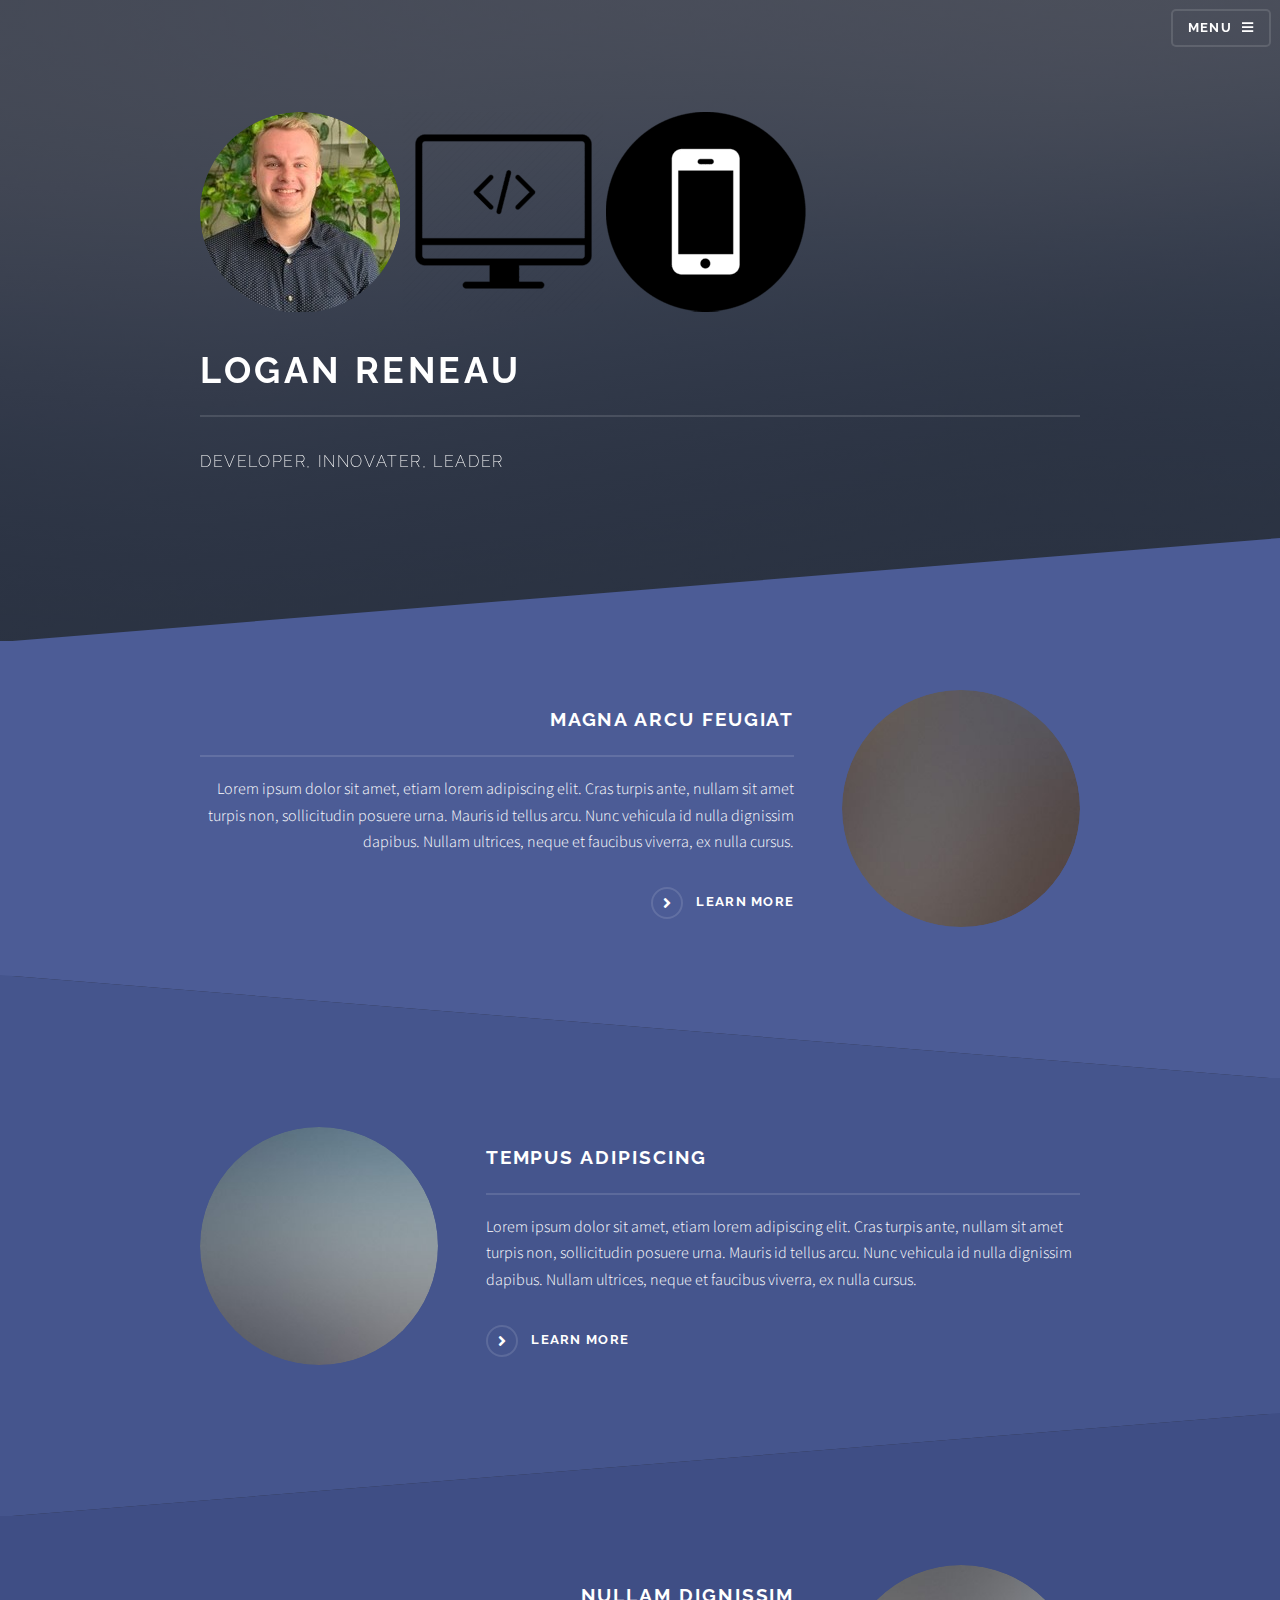
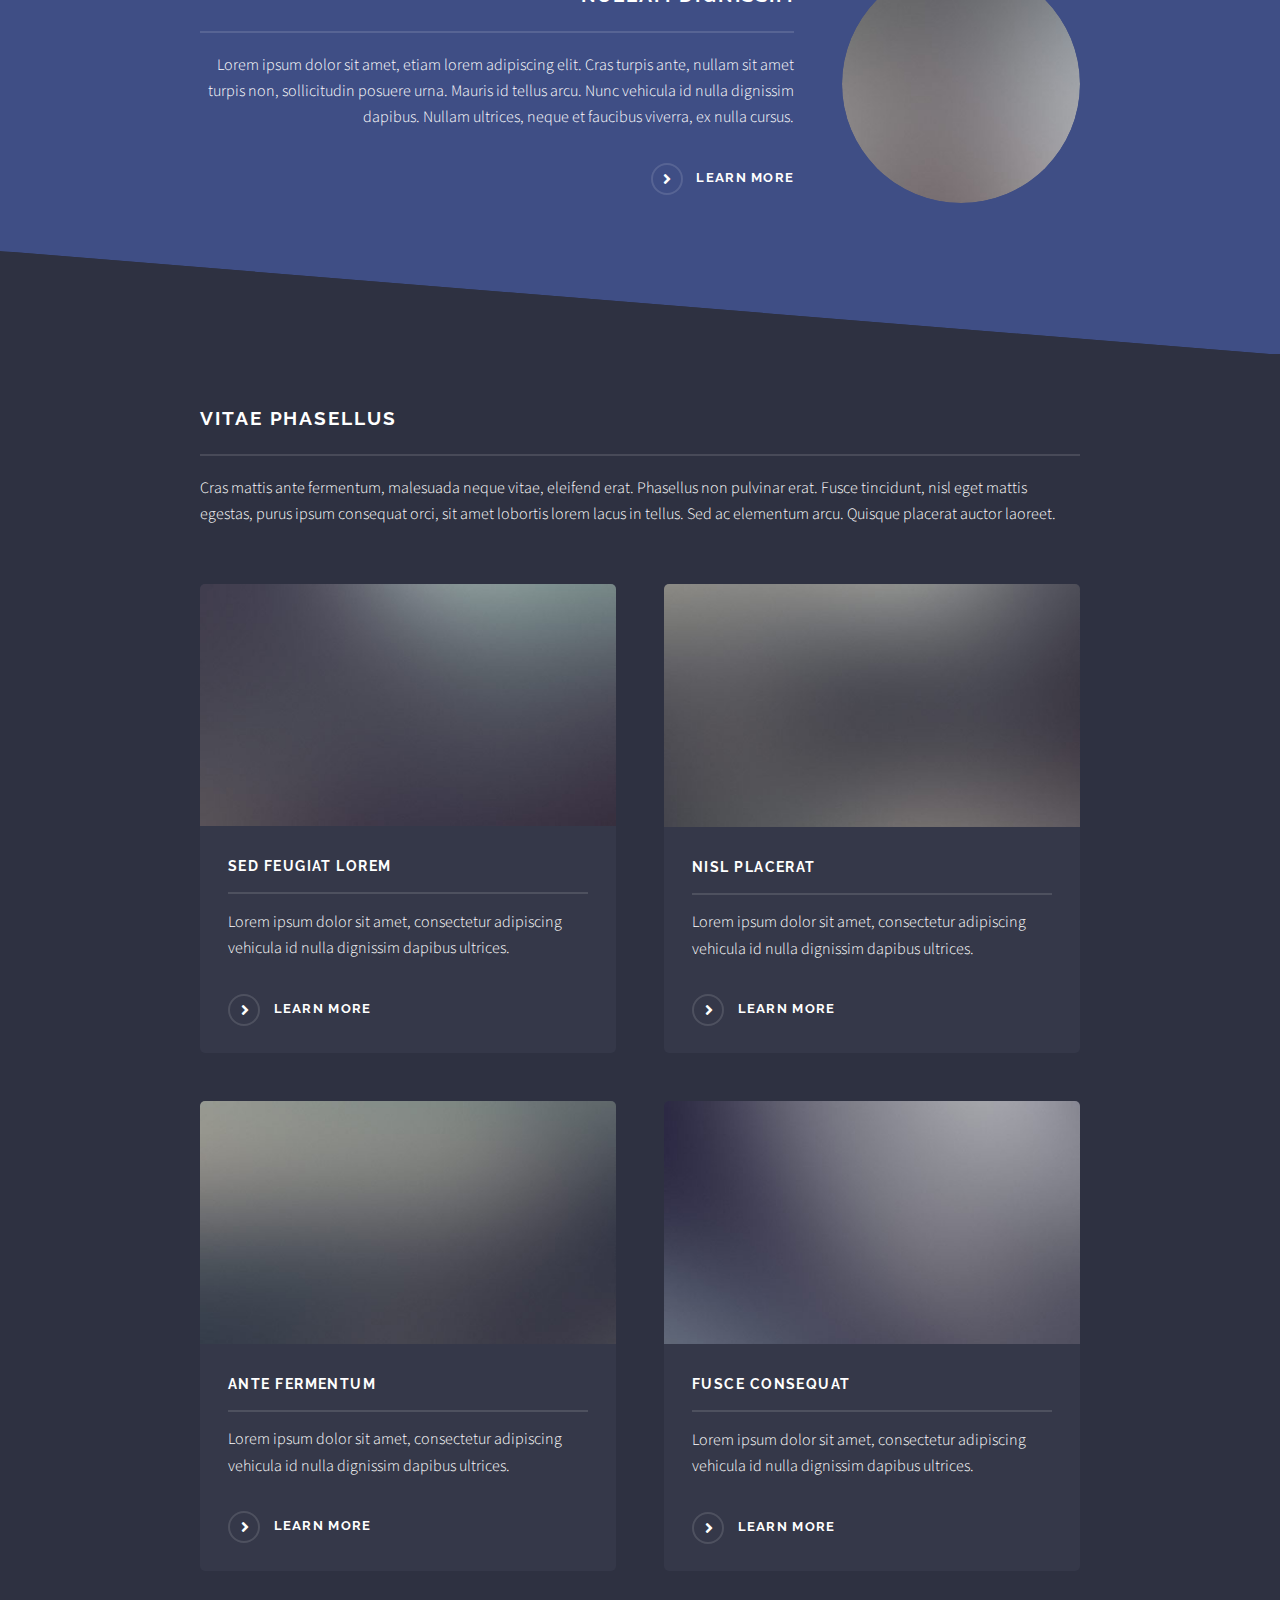
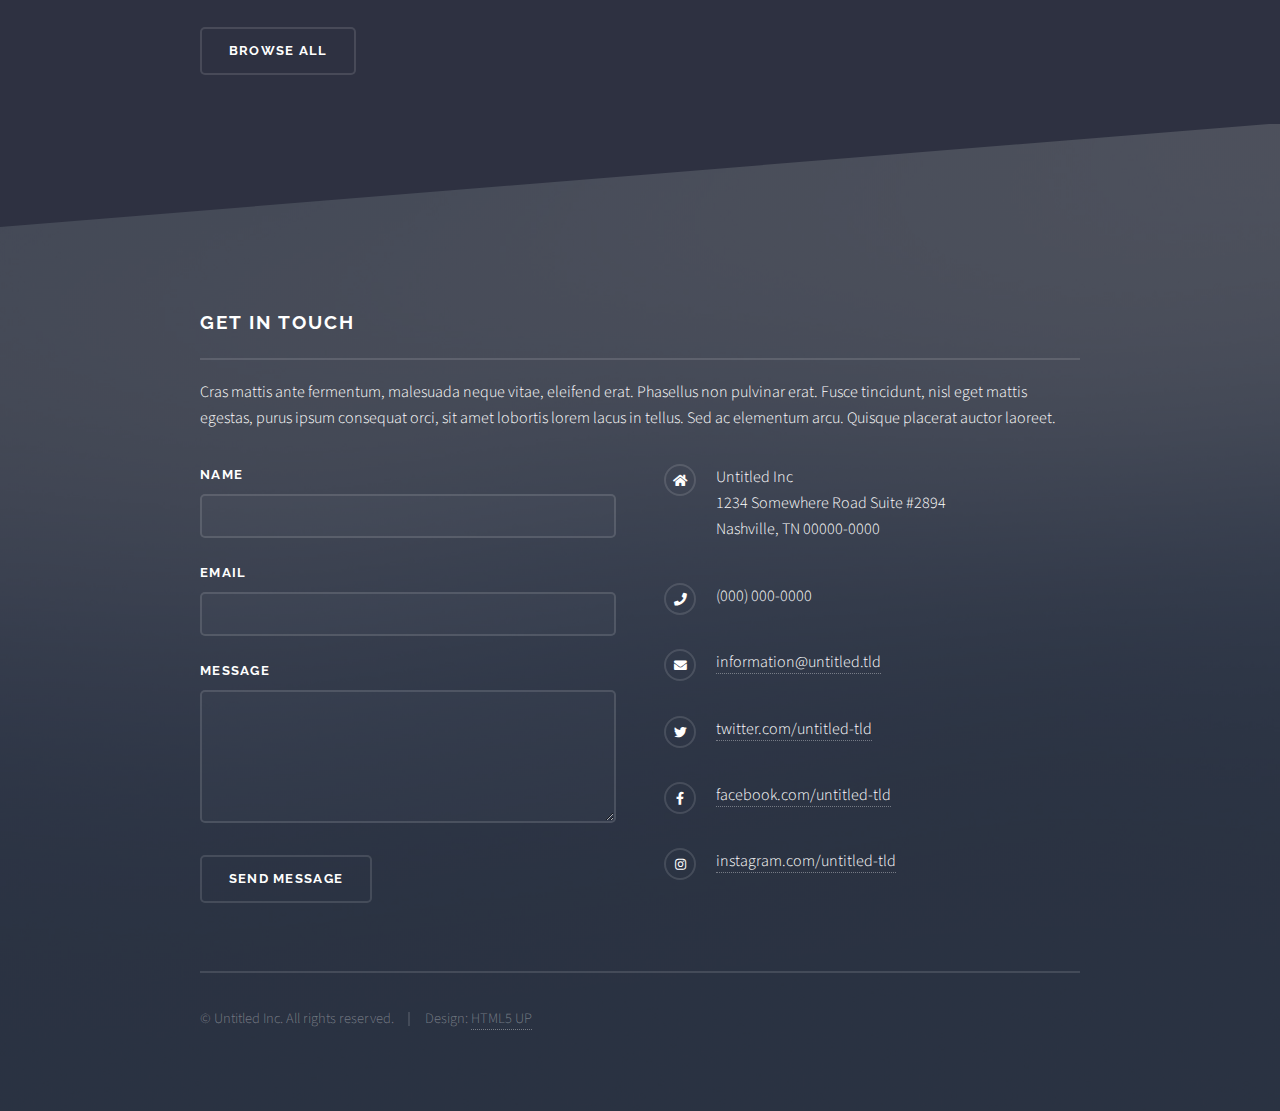
==== commit d1b317db: "Banner Change" ====
--- a/index.html
+++ b/index.html
@@ -6,7 +6,7 @@
 -->
 <html>
 	<head>
-		<title>Solid State by HTML5 UP</title>
+		<title>Logan Reneau Portfolio</title>
 		<meta charset="utf-8" />
 		<meta name="viewport" content="width=device-width, initial-scale=1, user-scalable=no" />
 		<link rel="stylesheet" href="assets/css/main.css" />
@@ -43,9 +43,9 @@
 				<!-- Banner -->
 					<section id="banner">
 						<div class="inner">
-							<div class="logo"><span class="icon fa-gem"></span></div>
+							<div class="logo"><img src="images/homepic.png"> <img src="images/computerLogo.png"> <img src="images/phonelogo.png"></div>
 							<h2>Logan Reneau</h2>
-							<p> Developer </p>
+							<p>Developer, Innovater, Leader</p>
 						</div>
 					</section>
 
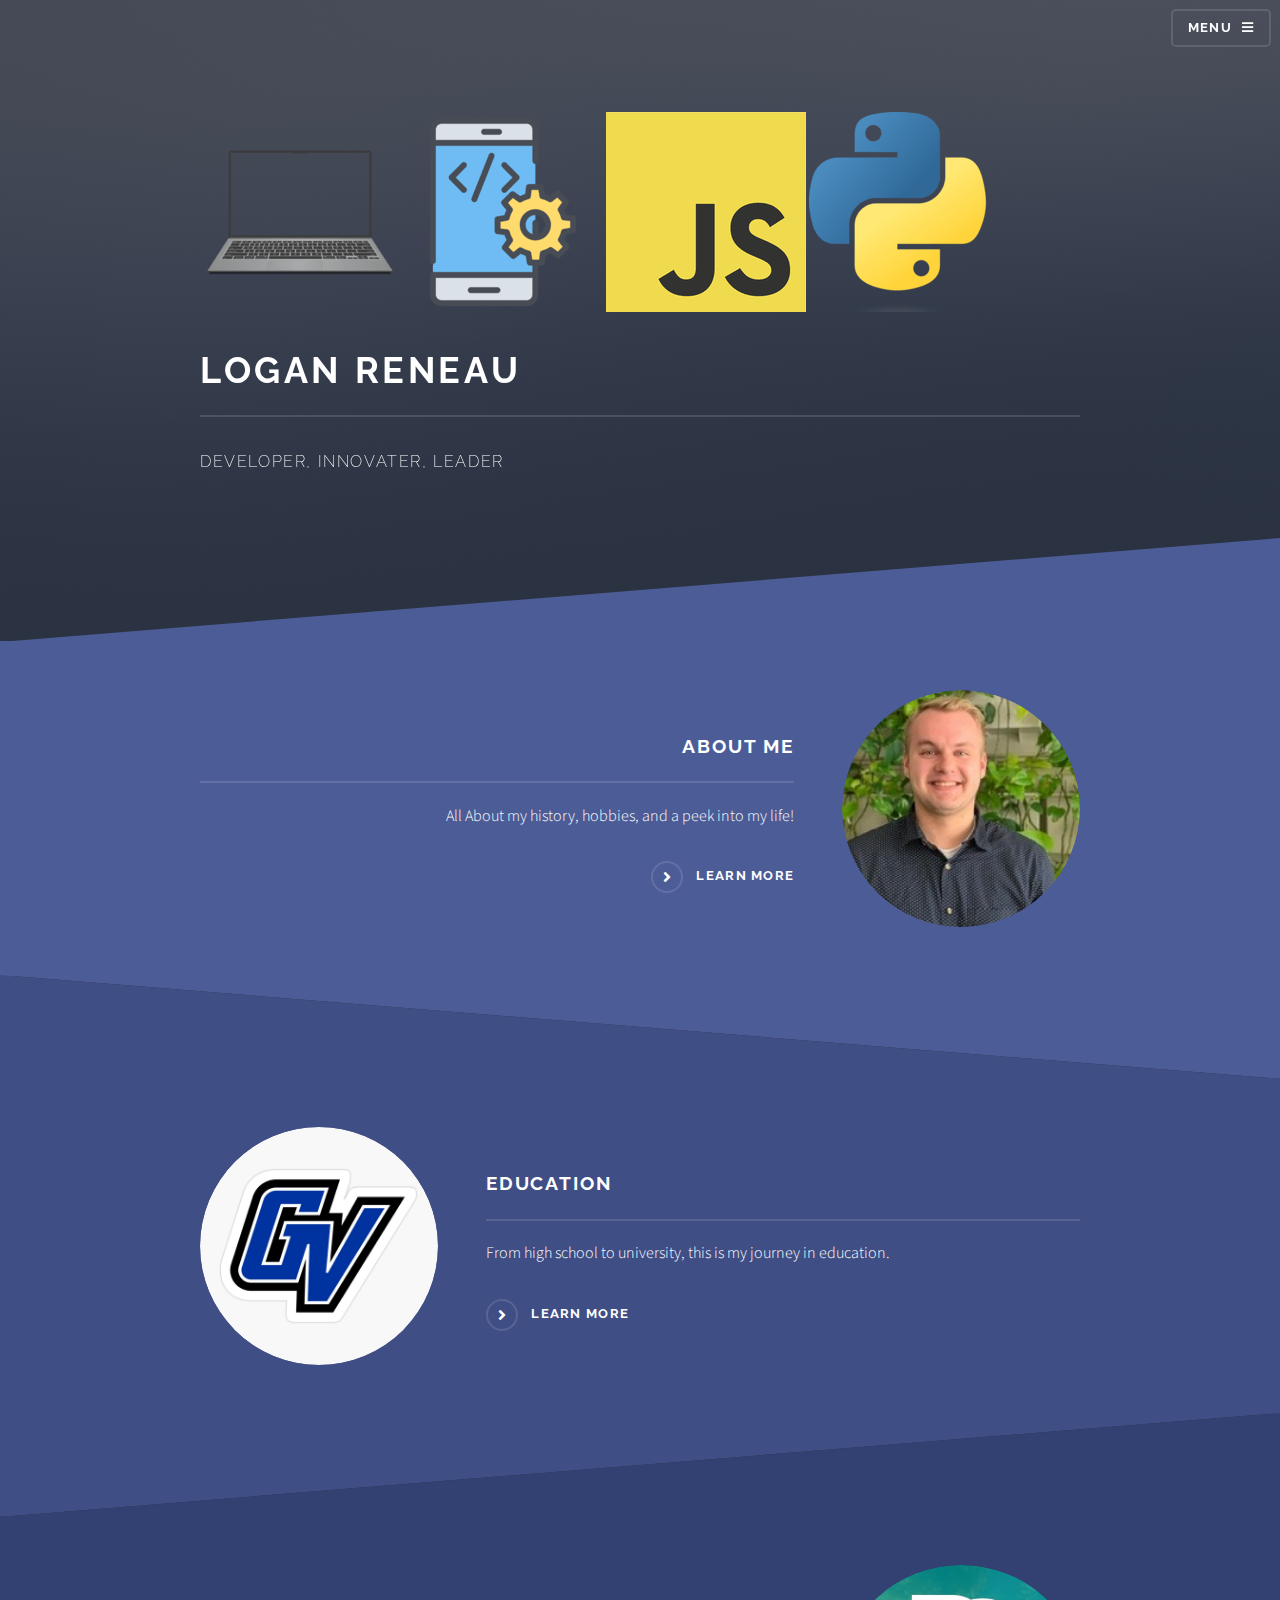
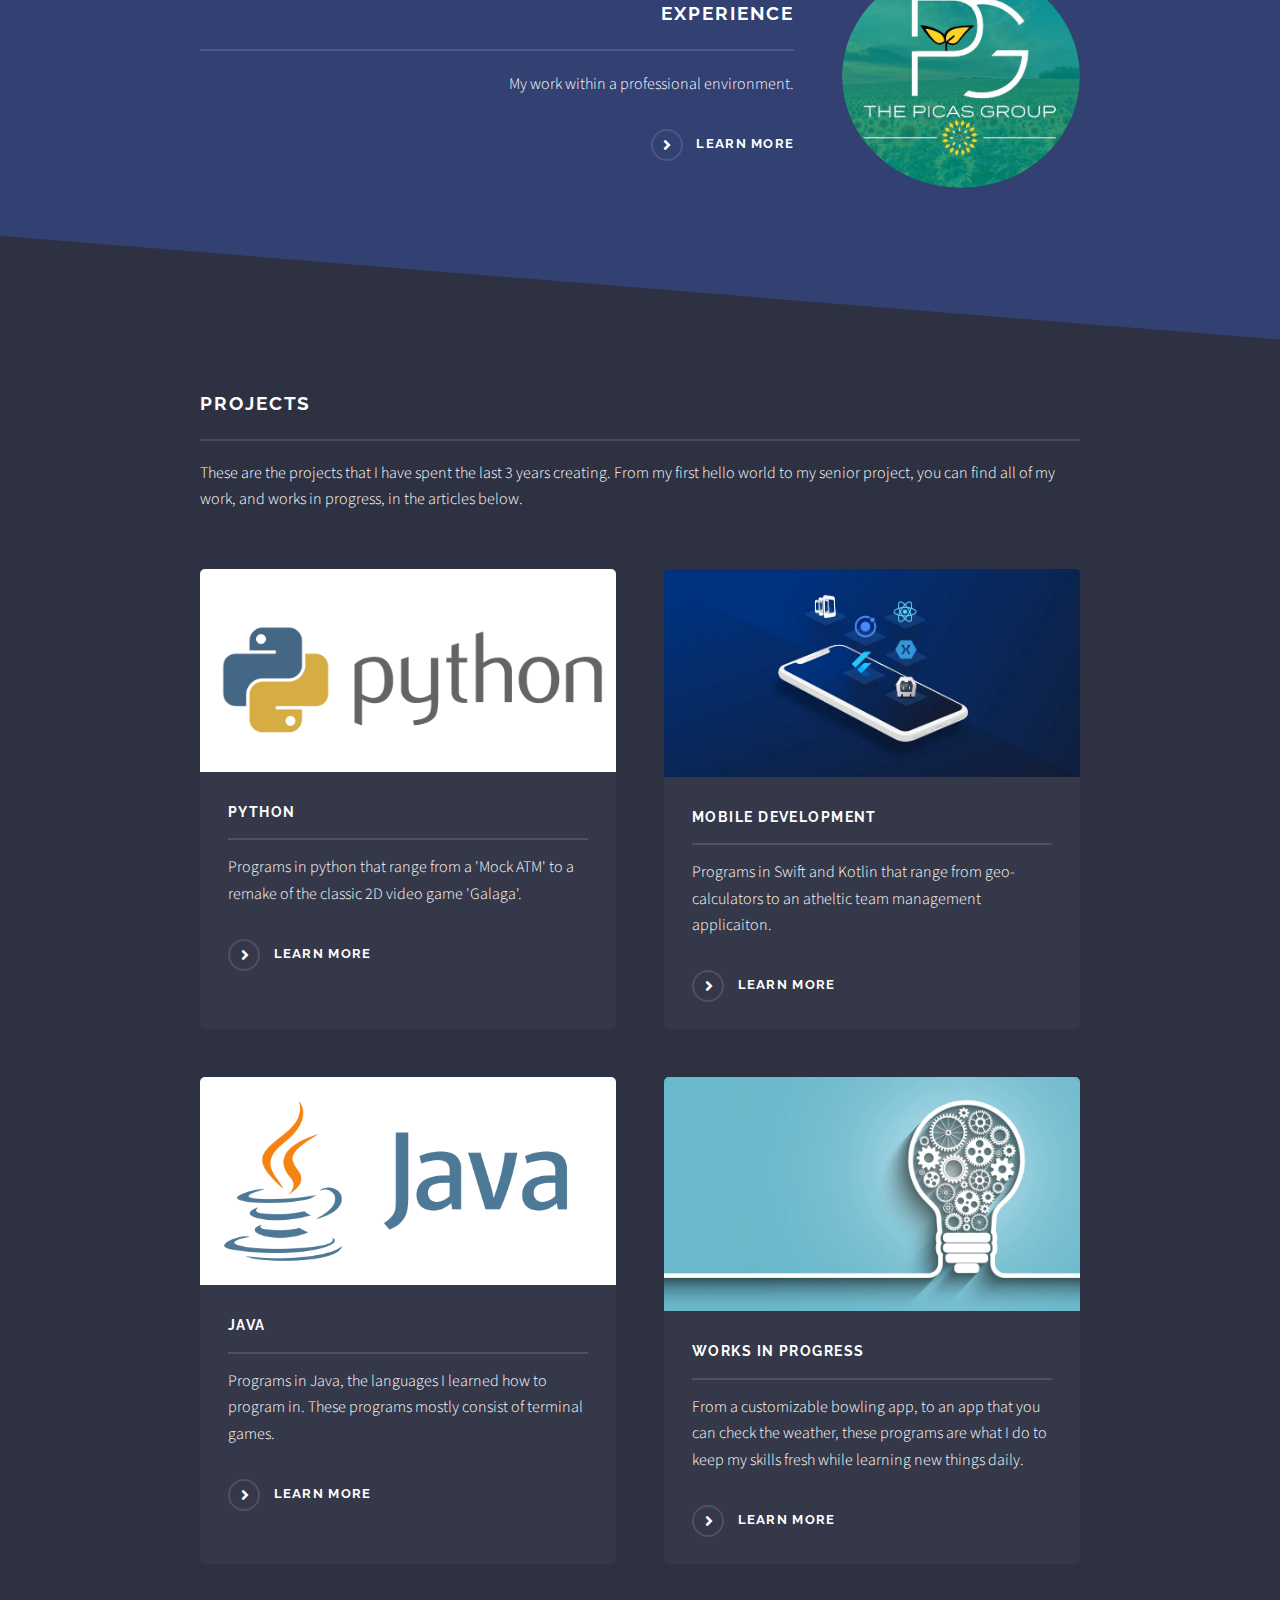
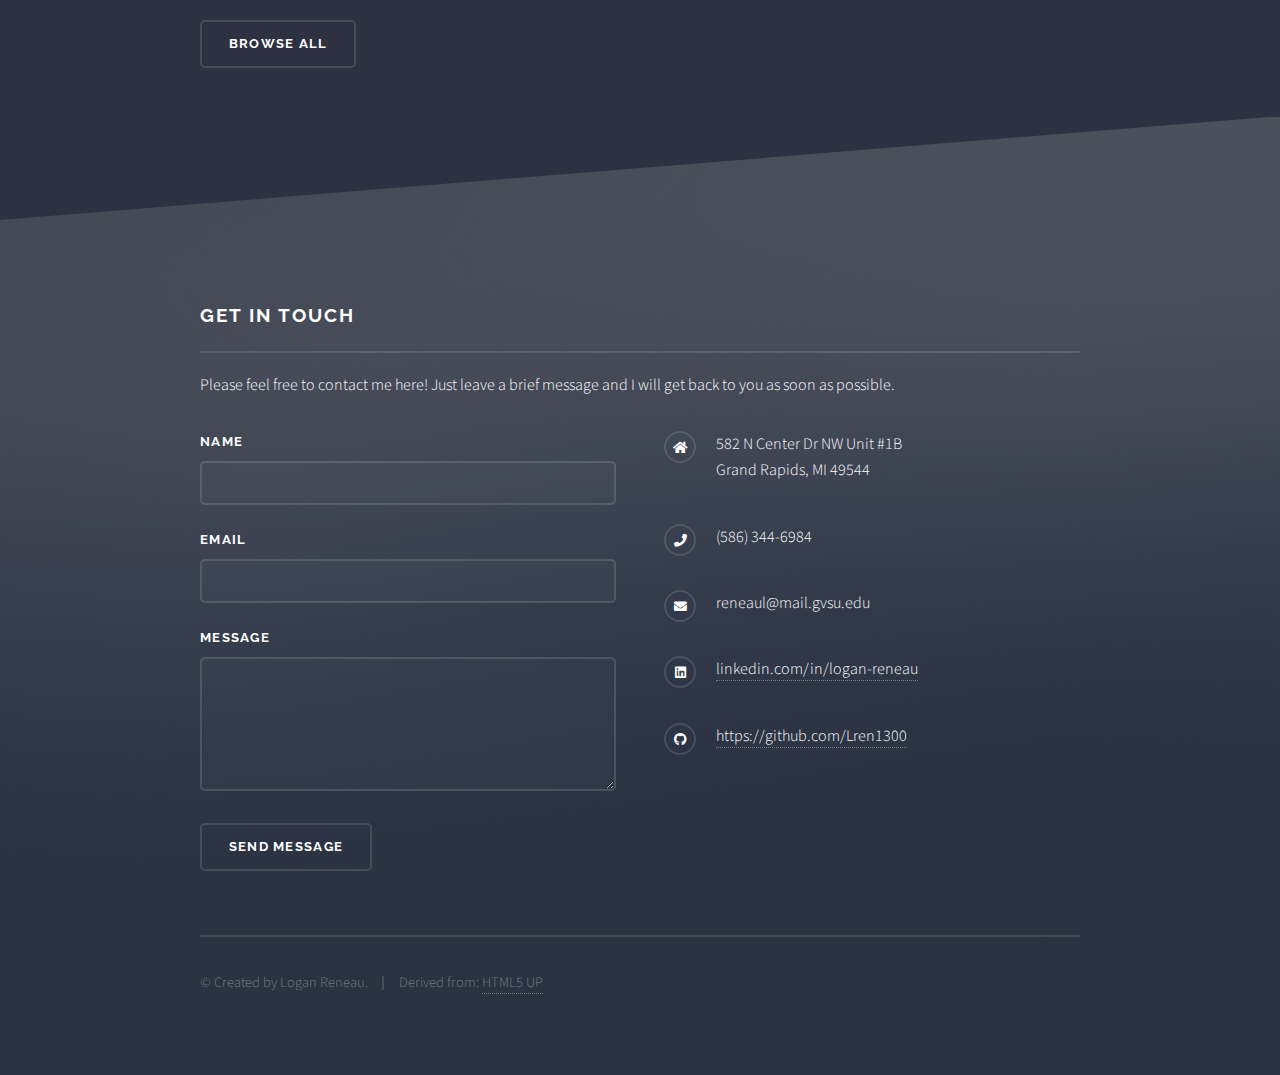
==== commit 8ddd3237: "Home Shell" ====
--- a/index.html
+++ b/index.html
@@ -16,10 +16,9 @@
 
 		<!-- Page Wrapper -->
 			<div id="page-wrapper">
-
 				<!-- Header -->
 					<header id="header" class="alt">
-						<h1><a href="index.html">Solid State</a></h1>
+						<h1><a href="index.html">Logan Reneau Portfolio</a></h1>
 						<nav>
 							<a href="#menu">Menu</a>
 						</nav>
@@ -31,10 +30,9 @@
 							<h2>Menu</h2>
 							<ul class="links">
 								<li><a href="index.html">Home</a></li>
-								<li><a href="generic.html">Generic</a></li>
-								<li><a href="elements.html">Elements</a></li>
-								<li><a href="#">Log In</a></li>
-								<li><a href="#">Sign Up</a></li>
+								<li><a href="generic.html">About Me</a></li>
+								<li><a href="elements.html">Education</a></li>
+								<li><a href="elements.html">Experience</a></li>
 							</ul>
 							<a href="#" class="close">Close</a>
 						</div>
@@ -43,7 +41,7 @@
 				<!-- Banner -->
 					<section id="banner">
 						<div class="inner">
-							<div class="logo"><img src="images/homepic.png"> <img src="images/computerLogo.png"> <img src="images/phonelogo.png"></div>
+							<div class="logo"> <img src="images/mb.png"> <img src="images/phoneDev.png">  <img src="images/js.png"> <img src="images/python.png" class="backup"></div>
 							<h2>Logan Reneau</h2>
 							<p>Developer, Innovater, Leader</p>
 						</div>
@@ -51,38 +49,37 @@
 
 				<!-- Wrapper -->
 					<section id="wrapper">
-
 						<!-- One -->
 							<section id="one" class="wrapper spotlight style1">
 								<div class="inner">
-									<a href="#" class="image"><img src="images/pic01.jpg" alt="" /></a>
+									<a href="#" class="image"><img src="images/homepic.png" alt="" /></a>
 									<div class="content">
-										<h2 class="major">Magna arcu feugiat</h2>
-										<p>Lorem ipsum dolor sit amet, etiam lorem adipiscing elit. Cras turpis ante, nullam sit amet turpis non, sollicitudin posuere urna. Mauris id tellus arcu. Nunc vehicula id nulla dignissim dapibus. Nullam ultrices, neque et faucibus viverra, ex nulla cursus.</p>
+										<h2 class="major">About Me</h2>
+										<p>All About my history, hobbies, and a peek into my life!</p>
 										<a href="#" class="special">Learn more</a>
 									</div>
 								</div>
 							</section>
 
 						<!-- Two -->
-							<section id="two" class="wrapper alt spotlight style2">
+							<section id="two" class="wrapper alt spotlight style3">
 								<div class="inner">
-									<a href="#" class="image"><img src="images/pic02.jpg" alt="" /></a>
+									<a href="#" class="image"><img src="images/gv.png" alt="" /></a>
 									<div class="content">
-										<h2 class="major">Tempus adipiscing</h2>
-										<p>Lorem ipsum dolor sit amet, etiam lorem adipiscing elit. Cras turpis ante, nullam sit amet turpis non, sollicitudin posuere urna. Mauris id tellus arcu. Nunc vehicula id nulla dignissim dapibus. Nullam ultrices, neque et faucibus viverra, ex nulla cursus.</p>
+										<h2 class="major">Education</h2>
+										<p>From high school to university, this is my journey in education.</p>
 										<a href="#" class="special">Learn more</a>
 									</div>
 								</div>
 							</section>
 
 						<!-- Three -->
-							<section id="three" class="wrapper spotlight style3">
+							<section id="three" class="wrapper spotlight style5">
 								<div class="inner">
-									<a href="#" class="image"><img src="images/pic03.jpg" alt="" /></a>
+									<a href="#" class="image"><img src="images/picas.jpeg" alt="" /></a>
 									<div class="content">
-										<h2 class="major">Nullam dignissim</h2>
-										<p>Lorem ipsum dolor sit amet, etiam lorem adipiscing elit. Cras turpis ante, nullam sit amet turpis non, sollicitudin posuere urna. Mauris id tellus arcu. Nunc vehicula id nulla dignissim dapibus. Nullam ultrices, neque et faucibus viverra, ex nulla cursus.</p>
+										<h2 class="major">Experience</h2>
+										<p>My work within a professional environment.</p>
 										<a href="#" class="special">Learn more</a>
 									</div>
 								</div>
@@ -91,31 +88,31 @@
 						<!-- Four -->
 							<section id="four" class="wrapper alt style1">
 								<div class="inner">
-									<h2 class="major">Vitae phasellus</h2>
-									<p>Cras mattis ante fermentum, malesuada neque vitae, eleifend erat. Phasellus non pulvinar erat. Fusce tincidunt, nisl eget mattis egestas, purus ipsum consequat orci, sit amet lobortis lorem lacus in tellus. Sed ac elementum arcu. Quisque placerat auctor laoreet.</p>
+									<h2 class="major">Projects</h2>
+									<p>These are the projects that I have spent the last 3 years creating. From my first hello world to my senior project, you can find all of my work, and works in progress, in the articles below.</p>
 									<section class="features">
 										<article>
-											<a href="#" class="image"><img src="images/pic04.jpg" alt="" /></a>
-											<h3 class="major">Sed feugiat lorem</h3>
-											<p>Lorem ipsum dolor sit amet, consectetur adipiscing vehicula id nulla dignissim dapibus ultrices.</p>
+											<a href="#" class="image"><img src="images/pythonBanner.png" alt="" /></a>
+											<h3 class="major">Python</h3>
+											<p>Programs in python that range from a 'Mock ATM' to a remake of the classic 2D video game 'Galaga'.</p>
 											<a href="#" class="special">Learn more</a>
 										</article>
 										<article>
-											<a href="#" class="image"><img src="images/pic05.jpg" alt="" /></a>
-											<h3 class="major">Nisl placerat</h3>
-											<p>Lorem ipsum dolor sit amet, consectetur adipiscing vehicula id nulla dignissim dapibus ultrices.</p>
+											<a href="#" class="image"><img src="images/mobileBanner2.jpeg" alt="" /></a>
+											<h3 class="major">Mobile Development</h3>
+											<p>Programs in Swift and Kotlin that range from geo-calculators to an atheltic team management applicaiton.</p>
 											<a href="#" class="special">Learn more</a>
 										</article>
 										<article>
-											<a href="#" class="image"><img src="images/pic06.jpg" alt="" /></a>
-											<h3 class="major">Ante fermentum</h3>
-											<p>Lorem ipsum dolor sit amet, consectetur adipiscing vehicula id nulla dignissim dapibus ultrices.</p>
+											<a href="#" class="image"><img src="images/java.png" alt="" /></a>
+											<h3 class="major">Java</h3>
+											<p>Programs in Java, the languages I learned how to program in. These programs mostly consist of terminal games.</p>
 											<a href="#" class="special">Learn more</a>
 										</article>
 										<article>
-											<a href="#" class="image"><img src="images/pic07.jpg" alt="" /></a>
-											<h3 class="major">Fusce consequat</h3>
-											<p>Lorem ipsum dolor sit amet, consectetur adipiscing vehicula id nulla dignissim dapibus ultrices.</p>
+											<a href="#" class="image"><img src="images/dev.png" alt="" /></a>
+											<h3 class="major">Works in progress</h3>
+											<p>From a customizable bowling app, to an app that you can check the weather, these programs are what I do to keep my skills fresh while learning new things daily.</p>
 											<a href="#" class="special">Learn more</a>
 										</article>
 									</section>
@@ -131,7 +128,7 @@
 					<section id="footer">
 						<div class="inner">
 							<h2 class="major">Get in touch</h2>
-							<p>Cras mattis ante fermentum, malesuada neque vitae, eleifend erat. Phasellus non pulvinar erat. Fusce tincidunt, nisl eget mattis egestas, purus ipsum consequat orci, sit amet lobortis lorem lacus in tellus. Sed ac elementum arcu. Quisque placerat auctor laoreet.</p>
+							<p>Please feel free to contact me here! Just leave a brief message and I will get back to you as soon as possible.</p>
 							<form method="post" action="#">
 								<div class="fields">
 									<div class="field">
@@ -153,18 +150,16 @@
 							</form>
 							<ul class="contact">
 								<li class="icon solid fa-home">
-									Untitled Inc<br />
-									1234 Somewhere Road Suite #2894<br />
-									Nashville, TN 00000-0000
+									582 N Center Dr NW Unit #1B<br />
+									Grand Rapids, MI 49544
 								</li>
-								<li class="icon solid fa-phone">(000) 000-0000</li>
-								<li class="icon solid fa-envelope"><a href="#">information@untitled.tld</a></li>
-								<li class="icon brands fa-twitter"><a href="#">twitter.com/untitled-tld</a></li>
-								<li class="icon brands fa-facebook-f"><a href="#">facebook.com/untitled-tld</a></li>
-								<li class="icon brands fa-instagram"><a href="#">instagram.com/untitled-tld</a></li>
+								<li class="icon solid fa-phone">(586) 344-6984</li>
+								<li class="icon solid fa-envelope">reneaul@mail.gvsu.edu</li>
+								<li class="icon brands fa-linkedin"><a href="https://www.linkedin.com/in/logan-reneau">linkedin.com/in/logan-reneau</a></li>
+								<li class="icon brands fa-github"><a href="https://github.com/Lren1300">https://github.com/Lren1300</a></li>
 							</ul>
 							<ul class="copyright">
-								<li>&copy; Untitled Inc. All rights reserved.</li><li>Design: <a href="http://html5up.net">HTML5 UP</a></li>
+								<li>&copy; Created by Logan Reneau.</li><li>Derived from: <a href="http://html5up.net">HTML5 UP</a></li>
 							</ul>
 						</div>
 					</section>
@@ -178,6 +173,5 @@
 			<script src="assets/js/breakpoints.min.js"></script>
 			<script src="assets/js/util.js"></script>
 			<script src="assets/js/main.js"></script>
-
 	</body>
 </html>--- a/assets/css/main.css
+++ b/assets/css/main.css
@@ -1,10 +1,10 @@
 @import url(fontawesome-all.min.css);
 @import url("https://fonts.googleapis.com/css?family=Raleway:200,700|Source+Sans+Pro:300,600,300italic,600italic");
 
-/*
-	Solid State by HTML5 UP
-	html5up.net | @ajlkn
-	Free for personal and commercial use under the CCA 3.0 license (html5up.net/license)
+/*
+	Solid State by HTML5 UP
+	html5up.net | @ajlkn
+	Free for personal and commercial use under the CCA 3.0 license (html5up.net/license)
 */
 
 html, body, div, span, applet, object,
@@ -65,6 +65,10 @@
 	padding: 0;
 }
 
+.backup{
+	padding-left: px;
+}
+
 input, select, textarea {
 	-moz-appearance: none;
 	-webkit-appearance: none;
@@ -101,11 +105,11 @@
 	body {
 		background-color: #2e3141;
 		background-image: linear-gradient(to top, rgba(46, 49, 65, 0.8), rgba(46, 49, 65, 0.8)), url("../../images/bg.jpg");
-		background-size: auto,+		background-size: auto,
  cover;
-		background-attachment: fixed,+		background-attachment: fixed,
  fixed;
-		background-position: center,+		background-position: center,
  center;
 	}
 
@@ -3467,9 +3471,9 @@
 				padding: 7em 0 8.25em 0 ;
 				background-color: #2e3141;
 				background-image: linear-gradient(to top, rgba(46, 49, 65, 0.8), rgba(46, 49, 65, 0.8)), url("../../images/bg.jpg");
-				background-size: auto,+				background-size: auto,
  cover;
-				background-position: center,+				background-position: center,
  center;
 				margin-bottom: -6.5em;
 			}
@@ -3579,9 +3583,9 @@
 			padding: 9em 0 6.25em 0 ;
 			background-color: #2e3141;
 			background-image: linear-gradient(to top, rgba(46, 49, 65, 0.8), rgba(46, 49, 65, 0.8)), url("../../images/bg.jpg");
-			background-size: auto,+			background-size: auto,
  cover;
-			background-position: center,+			background-position: center,
  0% 30%;
 			margin-bottom: -6.5em;
 		}
@@ -3592,9 +3596,9 @@
 
 		#wrapper > header {
 			padding: 11em 3em 7.375em 3em ;
-			background-size: auto,+			background-size: auto,
  cover;
-			background-position: center,+			background-position: center,
  0% 0%;
 			margin-bottom: -4.75em;
 		}
@@ -3609,7 +3613,7 @@
 
 		#wrapper > header {
 			padding: 6.5em 2em 3em 2em ;
-			background-size: auto,+			background-size: auto,
  125%;
 			margin-bottom: -2.5em;
 		}
@@ -4072,9 +4076,9 @@
 		#footer {
 			background-color: #2e3141;
 			background-image: linear-gradient(to top, rgba(46, 49, 65, 0.8), rgba(46, 49, 65, 0.8)), url("../../images/bg.jpg");
-			background-size: auto,+			background-size: auto,
  cover;
-			background-position: center,+			background-position: center,
  center;
 			margin-top: -6.5em;
 			padding-top: 6.5em;
